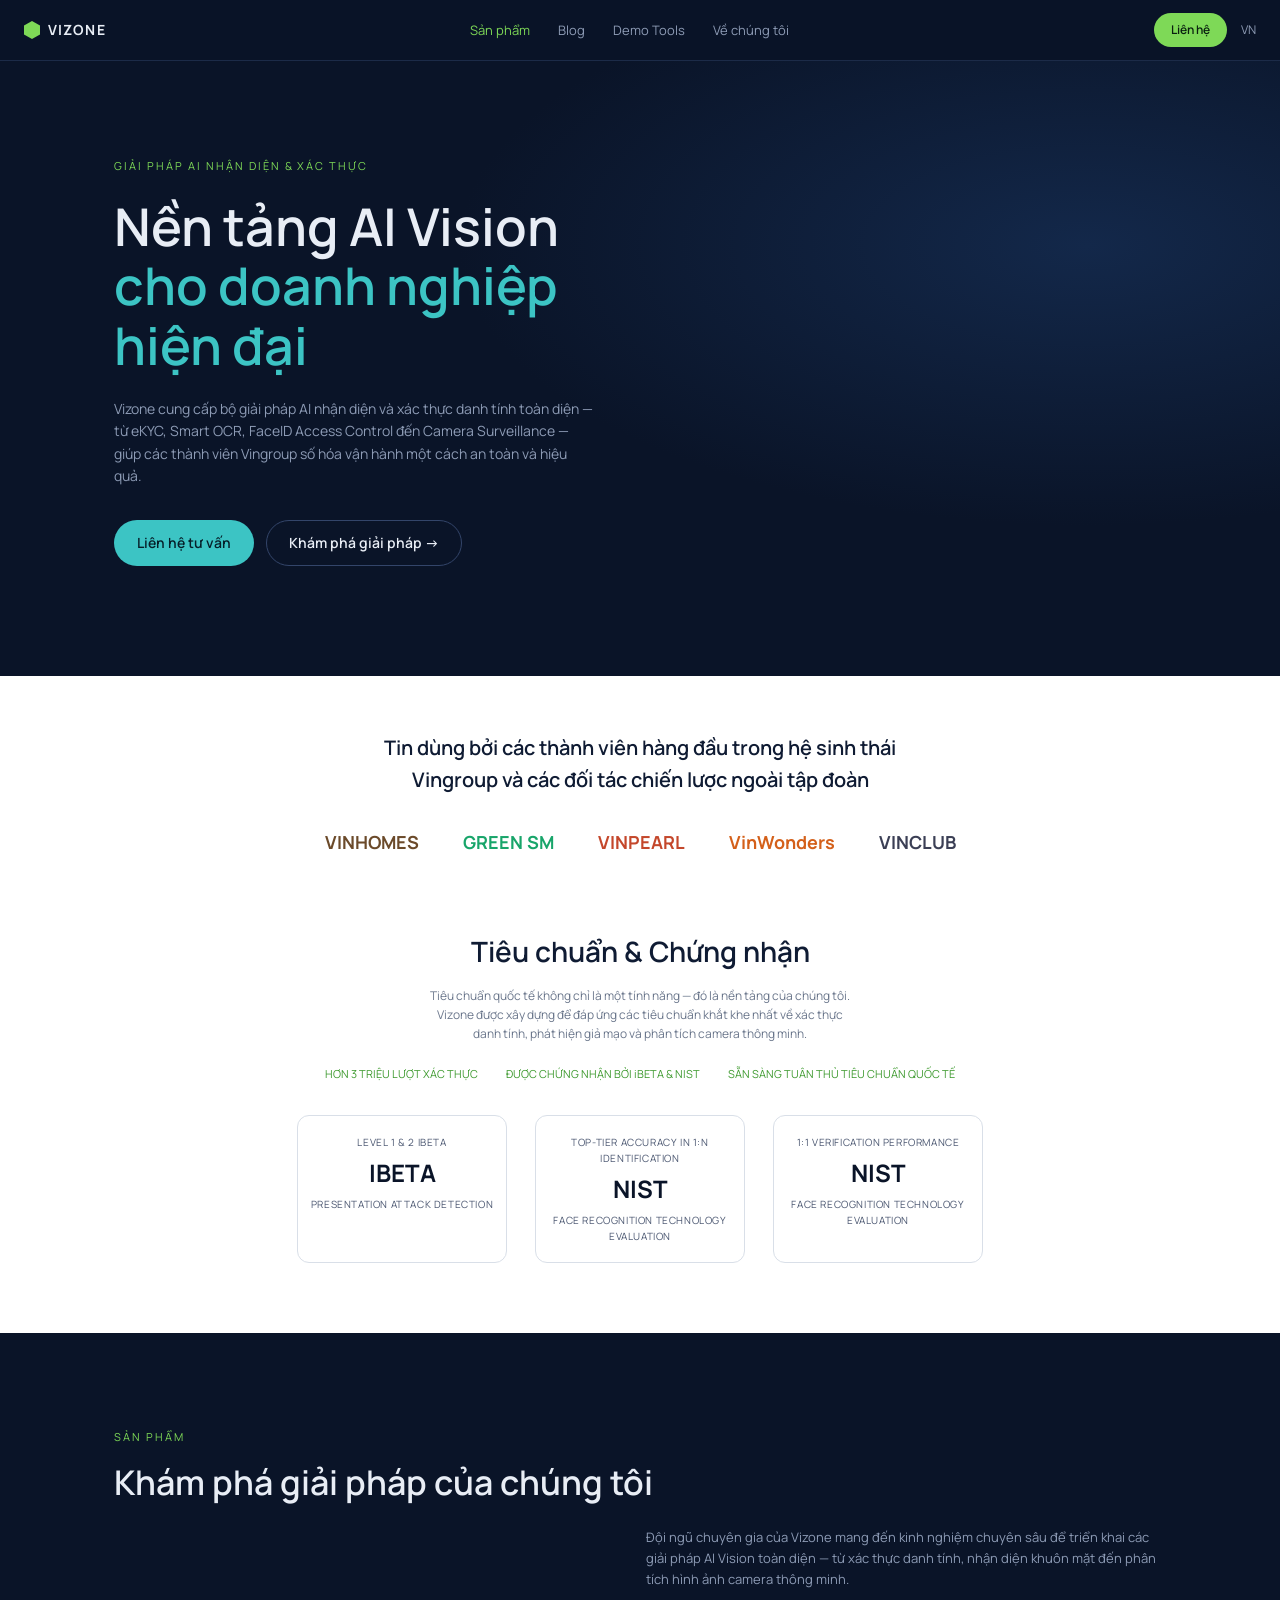
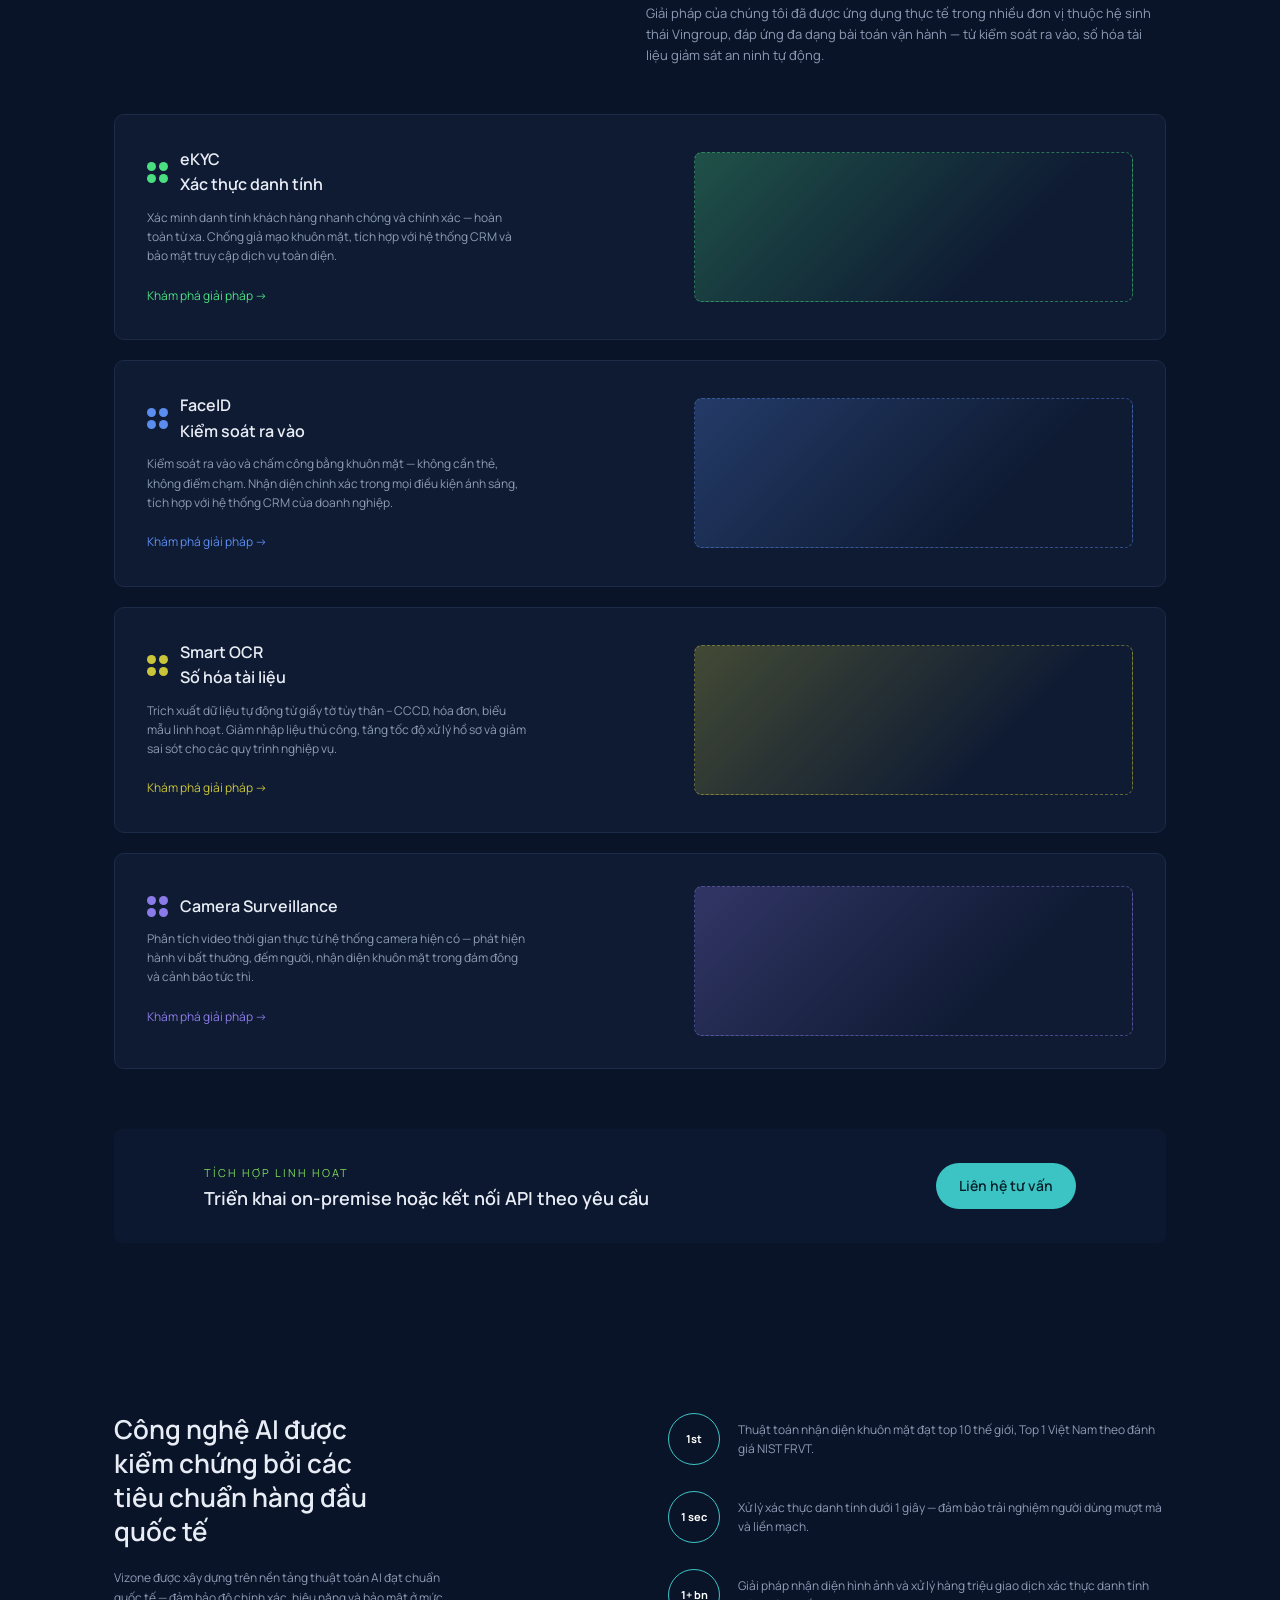
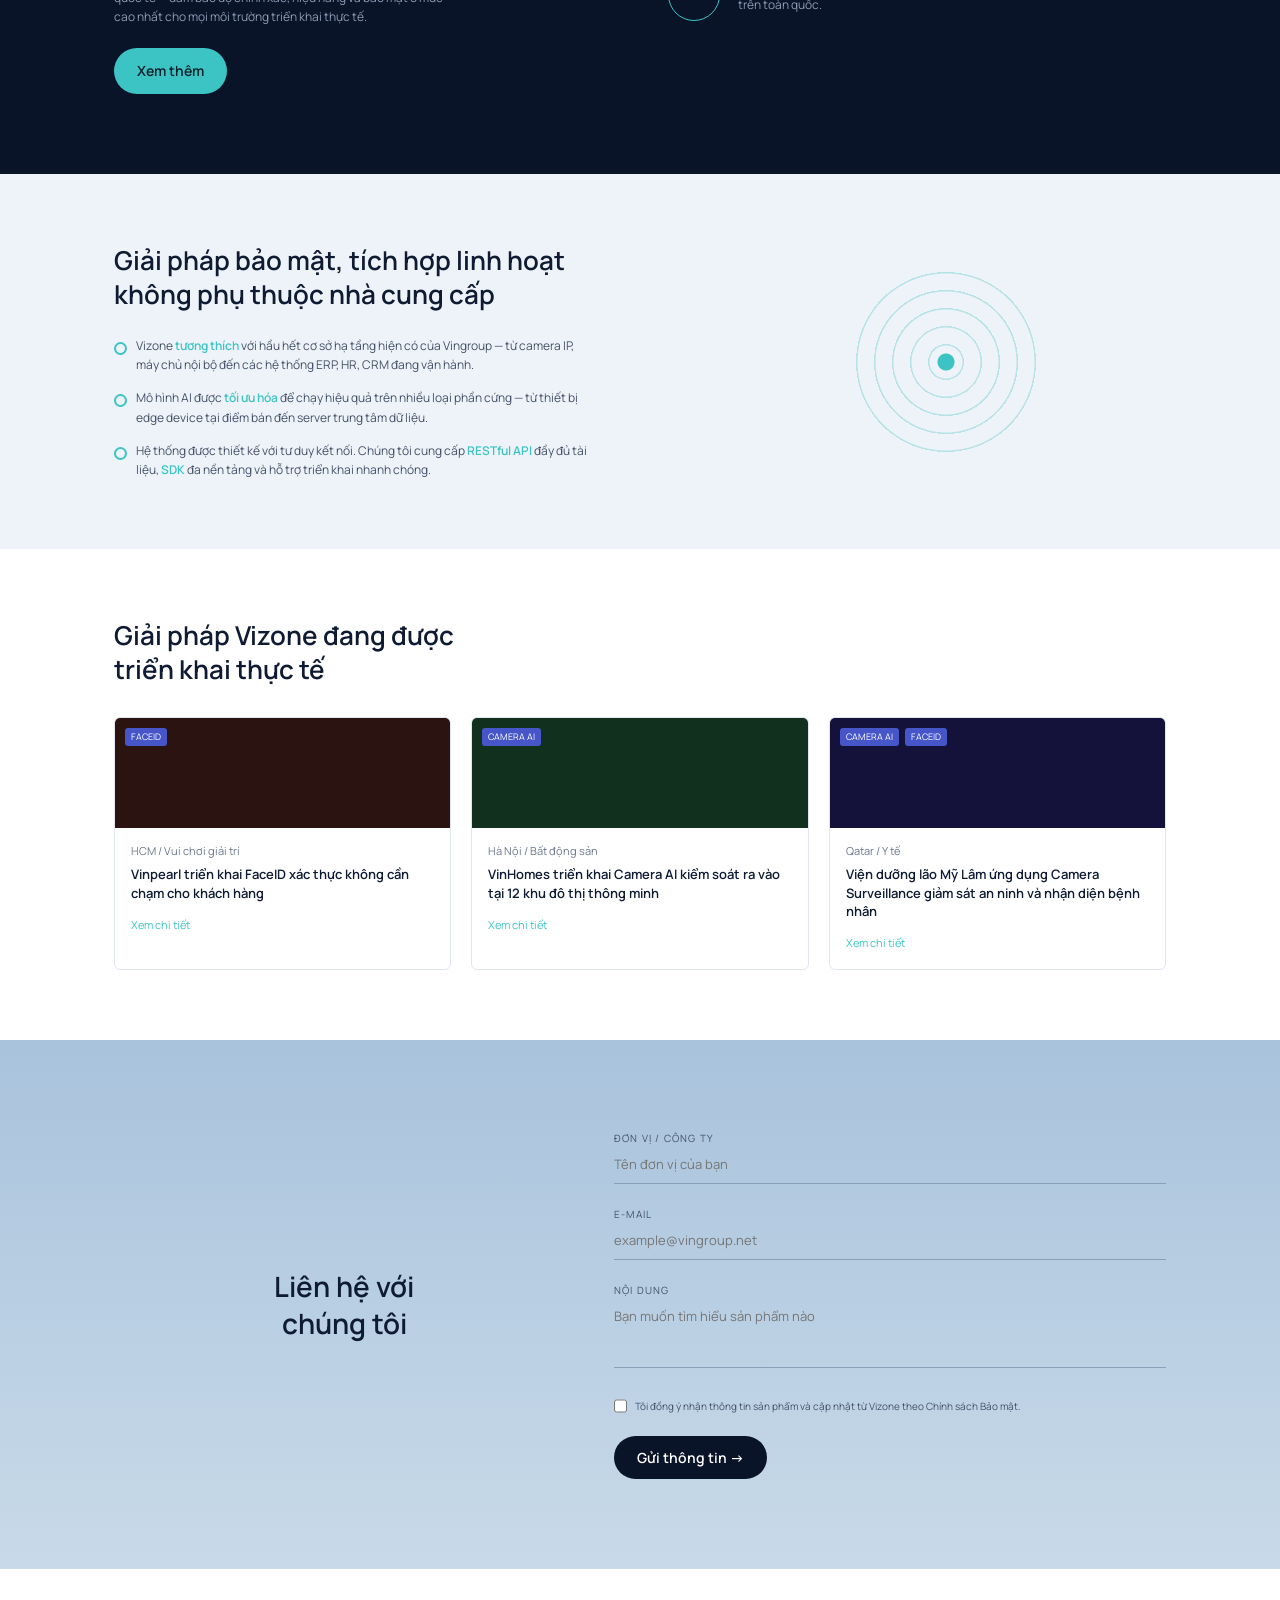
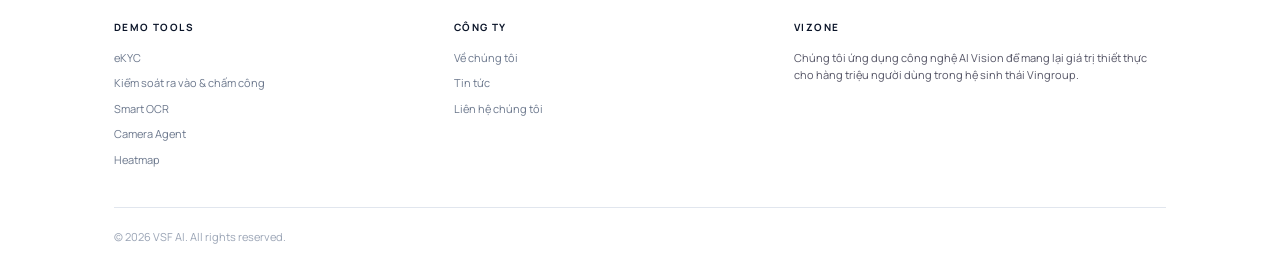
==== index.html @ b8d90ab4 "Add files via upload" ====
<!DOCTYPE html>
<html lang="vi">
<head>
<meta charset="UTF-8">
<meta name="viewport" content="width=device-width, initial-scale=1">
<title>Vizone – Nền tảng AI Vision cho doanh nghiệp hiện đại</title>
<link rel="preconnect" href="https://fonts.googleapis.com">
<link href="https://fonts.googleapis.com/css2?family=Manrope:wght@400;500;600;700&display=swap" rel="stylesheet">
<style>
:root{--navy:#0a1428;--navy2:#0f1b33;--line:#1c2b48;--teal:#3cc4c4;--green:#7ed957;--text:#e8edf5;--muted:#8d9bb5;--light:#eef3f9;--ink:#0f1b33}
*{box-sizing:border-box;margin:0;padding:0}
html{scroll-behavior:smooth}
body{font-family:'Manrope',system-ui,sans-serif;background:var(--navy);color:var(--text);line-height:1.6}
a{color:inherit;text-decoration:none}
.wrap{max-width:1100px;margin:0 auto;padding:0 24px}
.btn{display:inline-flex;align-items:center;gap:8px;padding:11px 22px;border-radius:999px;font-weight:600;font-size:14px;border:1px solid transparent;cursor:pointer;font-family:inherit}
.btn-teal{background:var(--teal);color:#06202a}
.btn-ghost{border-color:#33456a;color:var(--text);background:transparent}
.btn-dark{background:#0a1428;color:#fff}
/* nav */
header{position:sticky;top:0;z-index:10;background:rgba(10,20,40,.92);backdrop-filter:blur(8px);border-bottom:1px solid var(--line)}
header .wrap{display:flex;align-items:center;justify-content:space-between;height:60px;max-width:1280px}
.logo{display:flex;align-items:center;gap:8px;font-weight:700;letter-spacing:.08em;font-size:14px}
.logo i{width:16px;height:18px;background:var(--green);clip-path:polygon(50% 0,100% 25%,100% 75%,50% 100%,0 75%,0 25%)}
nav{display:flex;gap:28px;font-size:13px;color:var(--muted)}
nav a:first-child{color:var(--green)}
nav a:hover{color:#fff}
.nav-r{display:flex;gap:14px;align-items:center;font-size:12px;color:var(--muted)}
.nav-r .btn{padding:6px 16px;background:var(--green);color:#0a2010;font-size:12px}
/* hero */
.hero{padding:96px 0 110px;background:radial-gradient(900px 400px at 85% 30%,#13284a 0,transparent 70%)}
.hero small{display:block;color:var(--green);font-size:11px;letter-spacing:.18em;text-transform:uppercase;margin-bottom:22px}
.hero h1{font-size:clamp(34px,5vw,52px);line-height:1.15;font-weight:600;max-width:520px}
.hero h1 span{color:var(--teal)}
.hero p{max-width:480px;color:var(--muted);font-size:14px;margin:22px 0 32px}
.hero .btns{display:flex;gap:12px;flex-wrap:wrap}
/* trust */
.light{background:#fff;color:var(--ink);text-align:center}
.trust{padding:56px 0 24px}
.trust h2{font-size:20px;font-weight:600;max-width:560px;margin:0 auto 32px}
.logos{display:flex;gap:44px;justify-content:center;flex-wrap:wrap;font-weight:700;font-size:18px;color:#6b4a2a}
.logos span:nth-child(2){color:#18a56a}.logos span:nth-child(3){color:#c4472b}.logos span:nth-child(4){color:#d4601a}.logos span:nth-child(5){color:#3b3f55}
.std{padding:48px 0 70px}
.std h2{font-size:28px;font-weight:600;margin-bottom:12px}
.std p.sub{font-size:12px;color:#6b778c;max-width:420px;margin:0 auto 22px}
.ticks{font-size:11px;color:#3e9a2f;display:flex;gap:28px;justify-content:center;flex-wrap:wrap;margin-bottom:32px}
.badges{display:flex;gap:28px;justify-content:center;flex-wrap:wrap}
.badge{width:210px;border:1px solid #d9dfe8;border-radius:12px;padding:18px 12px;font-size:10px;letter-spacing:.06em;color:#4a5670;text-transform:uppercase}
.badge b{display:block;font-size:24px;color:#0a1428;letter-spacing:0;margin:4px 0}
/* solutions */
.sol{padding:90px 0}
.eyebrow{color:var(--green);font-size:11px;letter-spacing:.18em;text-transform:uppercase}
.sol h2{font-size:34px;font-weight:600;margin:6px 0 18px}
.sol .intro{margin-left:auto;max-width:520px;color:var(--muted);font-size:13px;display:grid;gap:14px;margin-bottom:48px}
.card{display:grid;grid-template-columns:1.2fr 1fr;gap:20px;align-items:center;background:var(--navy2);border:1px solid var(--line);border-radius:10px;padding:32px;margin-bottom:20px;min-height:200px}
.card h3{font-size:16px;font-weight:600;margin-bottom:10px;display:flex;align-items:center;gap:12px}
.dots{display:grid;grid-template-columns:repeat(2,9px);gap:3px}
.dots i{width:9px;height:9px;border-radius:50%;background:var(--c)}
.card p{font-size:12px;color:var(--muted);max-width:380px;margin-bottom:16px}
.card a{font-size:12px;color:var(--c)}
.art{height:150px;border-radius:8px;background:linear-gradient(135deg,color-mix(in srgb,var(--c) 28%,transparent),transparent 70%);border:1px dashed color-mix(in srgb,var(--c) 45%,transparent)}
.flex{background:#0c1830;border-radius:8px;display:flex;justify-content:space-between;align-items:center;gap:16px;flex-wrap:wrap;padding:30px max(24px,calc(50vw - 550px));margin-top:60px}
.flex b{font-size:18px;font-weight:600;display:block}
/* tech */
.tech{padding:80px 0;background:var(--navy)}
.tech .wrap{display:grid;grid-template-columns:1fr 1fr;gap:56px}
.tech h2{font-size:26px;font-weight:600;max-width:260px;line-height:1.3}
.tech p{font-size:12px;color:var(--muted);max-width:330px;margin:20px 0 22px}
.stat{display:flex;gap:18px;align-items:center;margin-bottom:26px;font-size:12px;color:var(--muted)}
.stat b{flex:none;width:52px;height:52px;border-radius:50%;border:1px solid var(--teal);display:grid;place-items:center;font-size:11px;color:#fff}
/* integration */
.int{background:var(--light);color:var(--ink);padding:70px 0}
.int .wrap{display:grid;grid-template-columns:1.3fr 1fr;gap:40px;align-items:center}
.int h2{font-size:26px;font-weight:600;margin-bottom:24px;line-height:1.3}
.int ul{list-style:none;display:grid;gap:14px;font-size:12px;color:#445169;max-width:480px}
.int li{padding-left:22px;position:relative}
.int li:before{content:"";position:absolute;left:0;top:6px;width:9px;height:9px;border-radius:50%;border:2px solid var(--teal)}
.int li b{color:var(--teal);font-weight:600}
.rings{width:200px;height:200px;margin:auto;border-radius:50%;background:radial-gradient(circle,var(--teal) 0 8px,transparent 9px),repeating-radial-gradient(circle,transparent 0 16px,#b6e3e6 17px 18px)}
/* deployed */
.dep{background:#fff;color:var(--ink);padding:70px 0}
.dep h2{font-size:26px;font-weight:600;margin-bottom:30px;line-height:1.3}
.cases{display:grid;grid-template-columns:repeat(3,1fr);gap:20px}
.case{border:1px solid #e1e6ee;border-radius:6px;overflow:hidden;font-size:11px;color:#6b778c}
.case .img{height:110px;padding:10px;display:flex;gap:6px;align-items:flex-start}
.case .img span{background:#4655c8;color:#fff;font-size:9px;padding:2px 6px;border-radius:3px}
.case .body{padding:14px 16px 18px}
.case h4{font-size:13px;font-weight:600;color:var(--ink);margin:6px 0 14px;line-height:1.4}
.case a{color:var(--teal)}
/* contact */
.contact{background:linear-gradient(180deg,#a9c3dc,#c8dae9);color:var(--ink);padding:90px 0}
.contact .wrap{display:grid;grid-template-columns:1fr 1.2fr;gap:40px;align-items:center}
.contact h2{font-size:28px;font-weight:600;line-height:1.3;text-align:center}
form{display:grid;gap:22px}
label{font-size:10px;letter-spacing:.12em;text-transform:uppercase;color:#445169;display:block}
input,textarea{width:100%;background:none;border:0;border-bottom:1px solid #8aa0b8;padding:8px 0;font:inherit;font-size:13px;color:var(--ink);outline:none}
input:focus,textarea:focus{border-color:var(--teal)}
textarea{resize:none;height:70px}
.chk{display:flex;gap:8px;font-size:10px;color:#445169}
/* footer */
footer{background:#fff;color:var(--ink);padding:50px 0 24px;font-size:11px;color:#556}
footer .wrap{display:grid;grid-template-columns:1fr 1fr 1.2fr;gap:30px}
footer h5{font-size:10px;letter-spacing:.14em;text-transform:uppercase;color:#0a1428;margin-bottom:14px}
footer a{display:block;margin-bottom:8px;color:#6b778c}
footer .copy{grid-column:1/-1;border-top:1px solid #e1e6ee;padding-top:20px;color:#9aa4b5}
@media(max-width:800px){nav{display:none}.card,.tech .wrap,.int .wrap,.contact .wrap,footer .wrap{grid-template-columns:1fr}.cases{grid-template-columns:1fr}.sol .intro{margin-left:0}}
</style>
</head>
<body>
<header><div class="wrap">
  <a class="logo" href="#"><i></i>VIZONE</a>
  <nav><a href="#giai-phap">Sản phẩm</a><a href="#">Blog</a><a href="#">Demo Tools</a><a href="#">Về chúng tôi</a></nav>
  <div class="nav-r"><a class="btn" href="#lien-he">Liên hệ</a><span>VN</span></div>
</div></header>

<section class="hero"><div class="wrap">
  <small>Giải pháp AI nhận diện &amp; xác thực</small>
  <h1>Nền tảng AI Vision <span>cho doanh nghiệp hiện đại</span></h1>
  <p>Vizone cung cấp bộ giải pháp AI nhận diện và xác thực danh tính toàn diện — từ eKYC, Smart OCR, FaceID Access Control đến Camera Surveillance — giúp các thành viên Vingroup số hóa vận hành một cách an toàn và hiệu quả.</p>
  <div class="btns"><a class="btn btn-teal" href="#lien-he">Liên hệ tư vấn</a><a class="btn btn-ghost" href="#giai-phap">Khám phá giải pháp →</a></div>
</div></section>

<section class="light trust"><div class="wrap">
  <h2>Tin dùng bởi các thành viên hàng đầu trong hệ sinh thái Vingroup và các đối tác chiến lược ngoài tập đoàn</h2>
  <div class="logos"><span>VINHOMES</span><span>GREEN SM</span><span>VINPEARL</span><span>VinWonders</span><span>VINCLUB</span></div>
</div></section>

<section class="light std"><div class="wrap">
  <h2>Tiêu chuẩn &amp; Chứng nhận</h2>
  <p class="sub">Tiêu chuẩn quốc tế không chỉ là một tính năng — đó là nền tảng của chúng tôi. Vizone được xây dựng để đáp ứng các tiêu chuẩn khắt khe nhất về xác thực danh tính, phát hiện giả mạo và phân tích camera thông minh.</p>
  <div class="ticks"><span>HƠN 3 TRIỆU LƯỢT XÁC THỰC</span><span>ĐƯỢC CHỨNG NHẬN BỞI iBETA &amp; NIST</span><span>SẴN SÀNG TUÂN THỦ TIÊU CHUẨN QUỐC TẾ</span></div>
  <div class="badges">
    <div class="badge">Level 1 &amp; 2 iBeta<b>iBeta</b>Presentation Attack Detection</div>
    <div class="badge">Top-tier accuracy in 1:N identification<b>NIST</b>Face Recognition Technology Evaluation</div>
    <div class="badge">1:1 verification performance<b>NIST</b>Face Recognition Technology Evaluation</div>
  </div>
</div></section>

<section class="sol" id="giai-phap"><div class="wrap">
  <span class="eyebrow">Sản phẩm</span>
  <h2>Khám phá giải pháp của chúng tôi</h2>
  <div class="intro">
    <p>Đội ngũ chuyên gia của Vizone mang đến kinh nghiệm chuyên sâu để triển khai các giải pháp AI Vision toàn diện — từ xác thực danh tính, nhận diện khuôn mặt đến phân tích hình ảnh camera thông minh.</p>
    <p>Giải pháp của chúng tôi đã được ứng dụng thực tế trong nhiều đơn vị thuộc hệ sinh thái Vingroup, đáp ứng đa dạng bài toán vận hành — từ kiểm soát ra vào, số hóa tài liệu giảm sát an ninh tự động.</p>
  </div>
  <div class="card" style="--c:#4ade80"><div><h3><span class="dots"><i></i><i></i><i></i><i></i></span>eKYC<br>Xác thực danh tính</h3><p>Xác minh danh tính khách hàng nhanh chóng và chính xác — hoàn toàn từ xa. Chống giả mạo khuôn mặt, tích hợp với hệ thống CRM và bảo mật truy cập dịch vụ toàn diện.</p><a href="#">Khám phá giải pháp →</a></div><div class="art"></div></div>
  <div class="card" style="--c:#5b8def"><div><h3><span class="dots"><i></i><i></i><i></i><i></i></span>FaceID<br>Kiểm soát ra vào</h3><p>Kiểm soát ra vào và chấm công bằng khuôn mặt — không cần thẻ, không điểm chạm. Nhận diện chính xác trong mọi điều kiện ánh sáng, tích hợp với hệ thống CRM của doanh nghiệp.</p><a href="#">Khám phá giải pháp →</a></div><div class="art"></div></div>
  <div class="card" style="--c:#c9c43a"><div><h3><span class="dots"><i></i><i></i><i></i><i></i></span>Smart OCR<br>Số hóa tài liệu</h3><p>Trích xuất dữ liệu tự động từ giấy tờ tùy thân – CCCD, hóa đơn, biểu mẫu linh hoạt. Giảm nhập liệu thủ công, tăng tốc độ xử lý hồ sơ và giảm sai sót cho các quy trình nghiệp vụ.</p><a href="#">Khám phá giải pháp →</a></div><div class="art"></div></div>
  <div class="card" style="--c:#8b7be8"><div><h3><span class="dots"><i></i><i></i><i></i><i></i></span>Camera Surveillance</h3><p>Phân tích video thời gian thực từ hệ thống camera hiện có — phát hiện hành vi bất thường, đếm người, nhận diện khuôn mặt trong đám đông và cảnh báo tức thì.</p><a href="#">Khám phá giải pháp →</a></div><div class="art"></div></div>
  <div class="flex"><div><span class="eyebrow" style="color:var(--green)">Tích hợp linh hoạt</span><b>Triển khai on-premise hoặc kết nối API theo yêu cầu</b></div><a class="btn btn-teal" href="#lien-he">Liên hệ tư vấn</a></div>
</div></section>

<section class="tech"><div class="wrap">
  <div><h2>Công nghệ AI được kiểm chứng bởi các tiêu chuẩn hàng đầu quốc tế</h2><p>Vizone được xây dựng trên nền tảng thuật toán AI đạt chuẩn quốc tế — đảm bảo độ chính xác, hiệu năng và bảo mật ở mức cao nhất cho mọi môi trường triển khai thực tế.</p><a class="btn btn-teal" href="#">Xem thêm</a></div>
  <div>
    <div class="stat"><b>1st</b><span>Thuật toán nhận diện khuôn mặt đạt top 10 thế giới, Top 1 Việt Nam theo đánh giá NIST FRVT.</span></div>
    <div class="stat"><b>1 sec</b><span>Xử lý xác thực danh tính dưới 1 giây — đảm bảo trải nghiệm người dùng mượt mà và liền mạch.</span></div>
    <div class="stat"><b>1+ bn</b><span>Giải pháp nhận diện hình ảnh và xử lý hàng triệu giao dịch xác thực danh tính trên toàn quốc.</span></div>
  </div>
</div></section>

<section class="int"><div class="wrap">
  <div><h2>Giải pháp bảo mật, tích hợp linh hoạt<br>không phụ thuộc nhà cung cấp</h2>
  <ul>
    <li>Vizone <b>tương thích</b> với hầu hết cơ sở hạ tầng hiện có của Vingroup — từ camera IP, máy chủ nội bộ đến các hệ thống ERP, HR, CRM đang vận hành.</li>
    <li>Mô hình AI được <b>tối ưu hóa</b> để chạy hiệu quả trên nhiều loại phần cứng — từ thiết bị edge device tại điểm bán đến server trung tâm dữ liệu.</li>
    <li>Hệ thống được thiết kế với tư duy kết nối. Chúng tôi cung cấp <b>RESTful API</b> đầy đủ tài liệu, <b>SDK</b> đa nền tảng và hỗ trợ triển khai nhanh chóng.</li>
  </ul></div>
  <div class="rings" aria-hidden="true"></div>
</div></section>

<section class="dep"><div class="wrap">
  <h2>Giải pháp Vizone đang được<br>triển khai thực tế</h2>
  <div class="cases">
    <article class="case"><div class="img" style="background:#2a1311"><span>FACEID</span></div><div class="body">HCM / Vui chơi giải trí<h4>Vinpearl triển khai FaceID xác thực không cần chạm cho khách hàng</h4><a href="#">Xem chi tiết</a></div></article>
    <article class="case"><div class="img" style="background:#12301e"><span>CAMERA AI</span></div><div class="body">Hà Nội / Bất động sản<h4>VinHomes triển khai Camera AI kiểm soát ra vào tại 12 khu đô thị thông minh</h4><a href="#">Xem chi tiết</a></div></article>
    <article class="case"><div class="img" style="background:#14123a"><span>CAMERA AI</span><span>FACEID</span></div><div class="body">Qatar / Y tế<h4>Viện dưỡng lão Mỹ Lâm ứng dụng Camera Surveillance giảm sát an ninh và nhận diện bệnh nhân</h4><a href="#">Xem chi tiết</a></div></article>
  </div>
</div></section>

<section class="contact" id="lien-he"><div class="wrap">
  <h2>Liên hệ với<br>chúng tôi</h2>
  <form onsubmit="event.preventDefault();alert('Cảm ơn bạn! Chúng tôi sẽ liên hệ sớm.');this.reset()">
    <div><label for="dv">Đơn vị / Công ty</label><input id="dv" placeholder="Tên đơn vị của bạn" required></div>
    <div><label for="em">E-mail</label><input id="em" type="email" placeholder="example@vingroup.net" required></div>
    <div><label for="nd">Nội dung</label><textarea id="nd" placeholder="Bạn muốn tìm hiểu sản phẩm nào"></textarea></div>
    <label class="chk" style="text-transform:none;letter-spacing:0"><input type="checkbox" style="width:auto" required>Tôi đồng ý nhận thông tin sản phẩm và cập nhật từ Vizone theo Chính sách Bảo mật.</label>
    <div><button class="btn btn-dark" type="submit">Gửi thông tin →</button></div>
  </form>
</div></section>

<footer><div class="wrap">
  <div><h5>Demo Tools</h5><a href="#">eKYC</a><a href="#">Kiểm soát ra vào &amp; chấm công</a><a href="#">Smart OCR</a><a href="#">Camera Agent</a><a href="#">Heatmap</a></div>
  <div><h5>Công ty</h5><a href="#">Về chúng tôi</a><a href="#">Tin tức</a><a href="#">Liên hệ chúng tôi</a></div>
  <div><h5>Vizone</h5>Chúng tôi ứng dụng công nghệ AI Vision để mang lại giá trị thiết thực cho hàng triệu người dùng trong hệ sinh thái Vingroup.</div>
  <div class="copy">© 2026 VSF AI. All rights reserved.</div>
</div></footer>
</body>
</html>
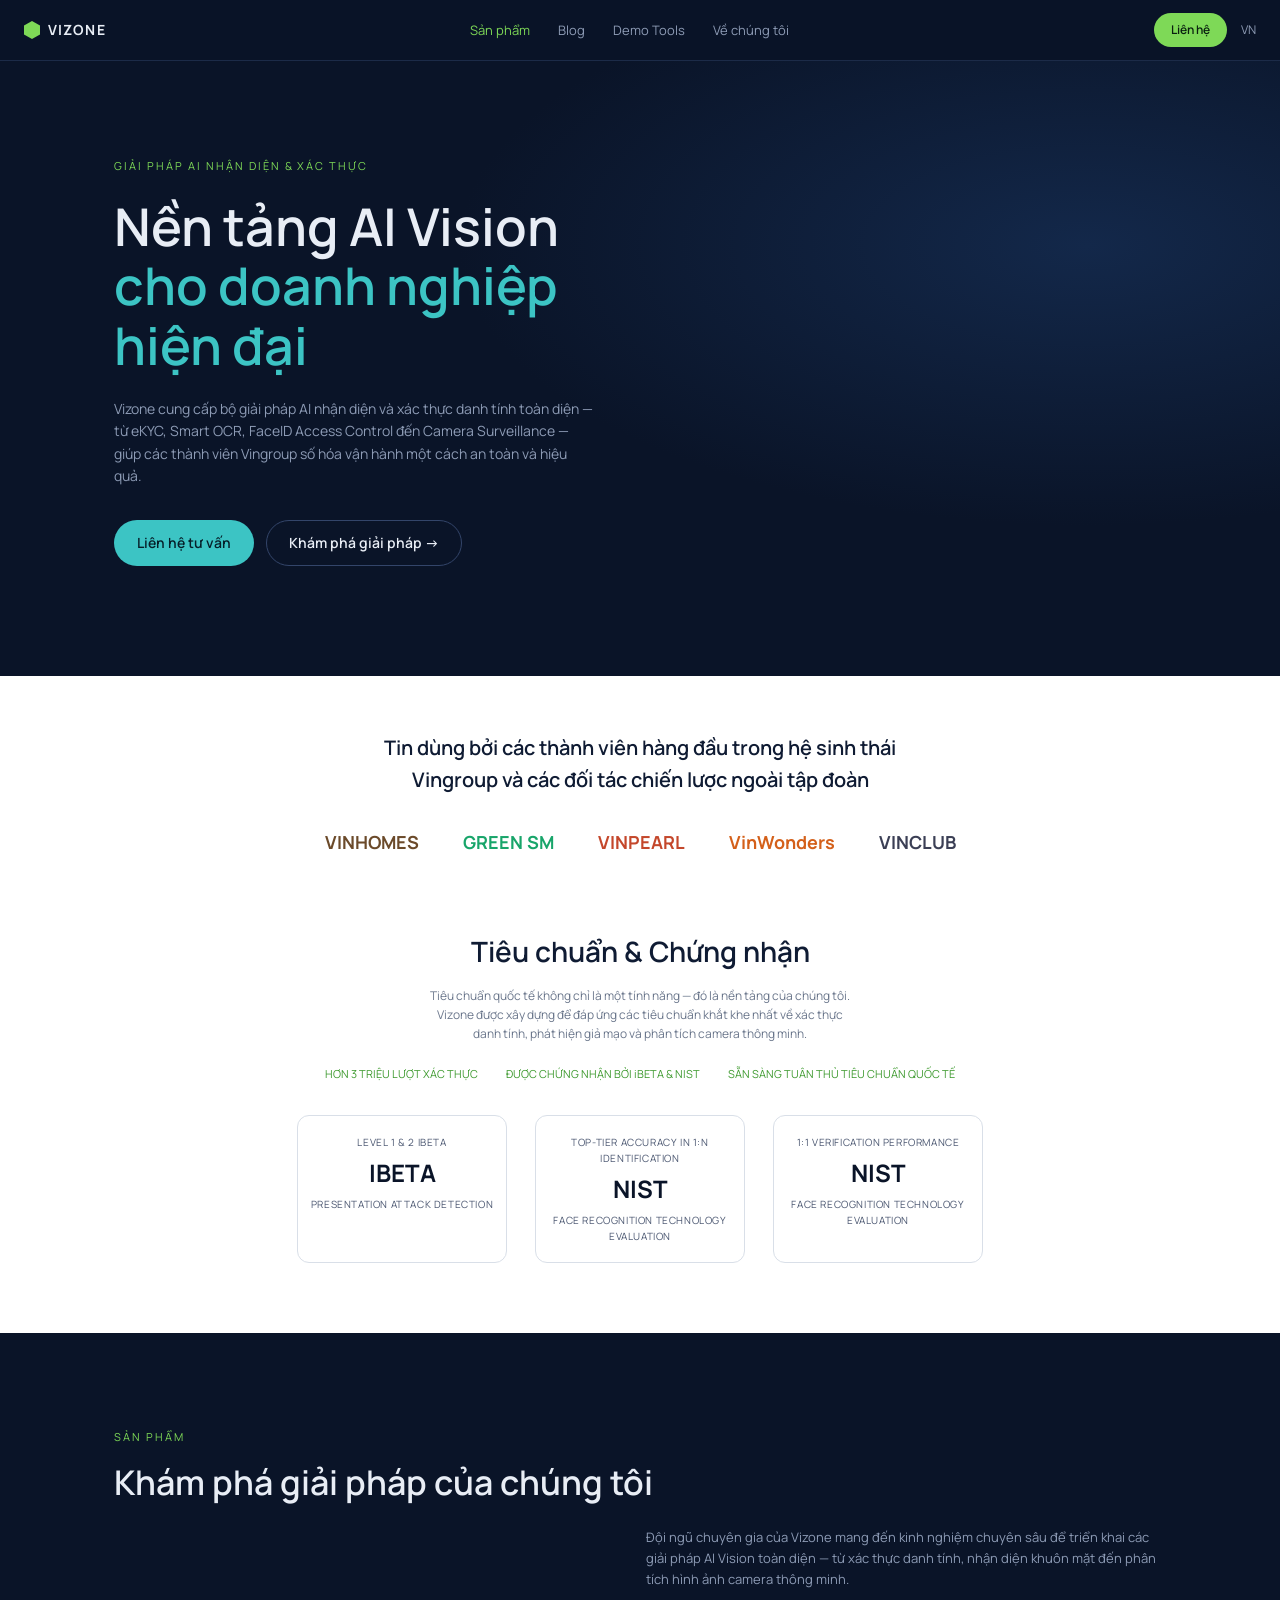
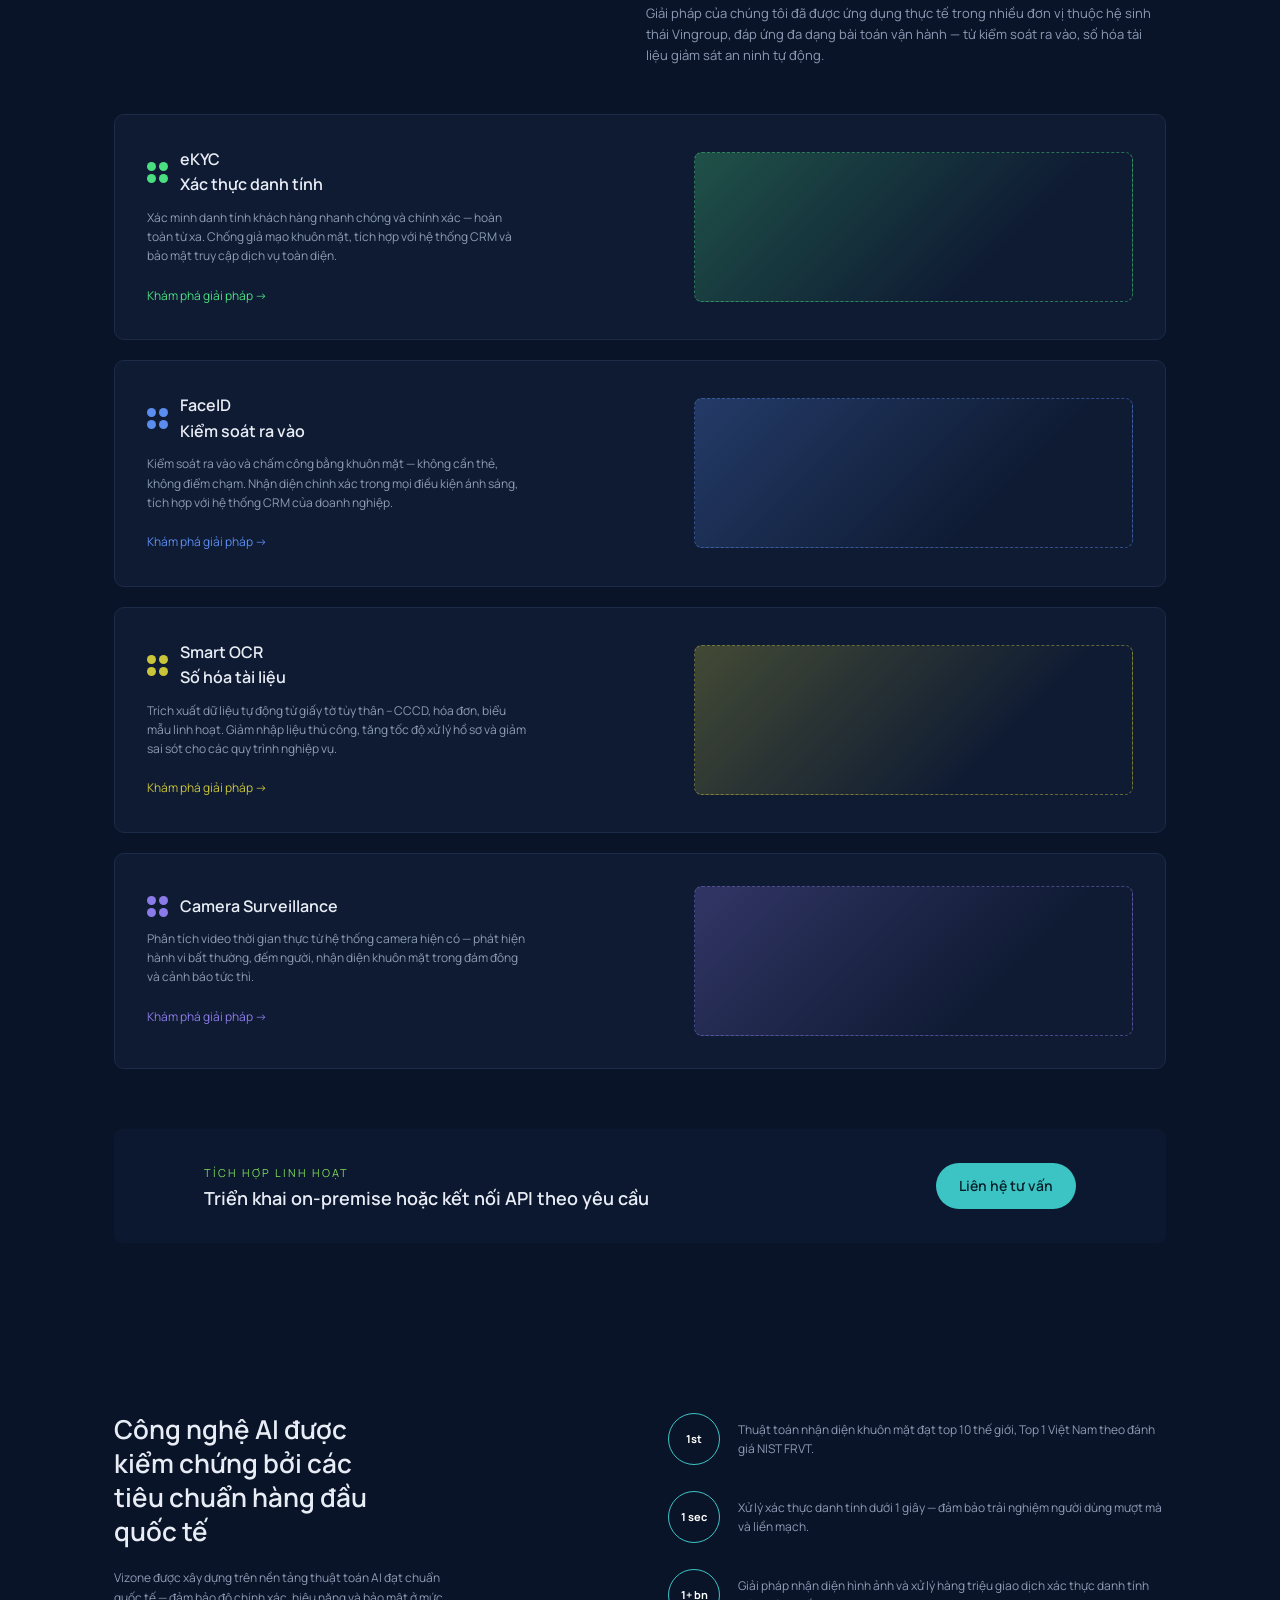
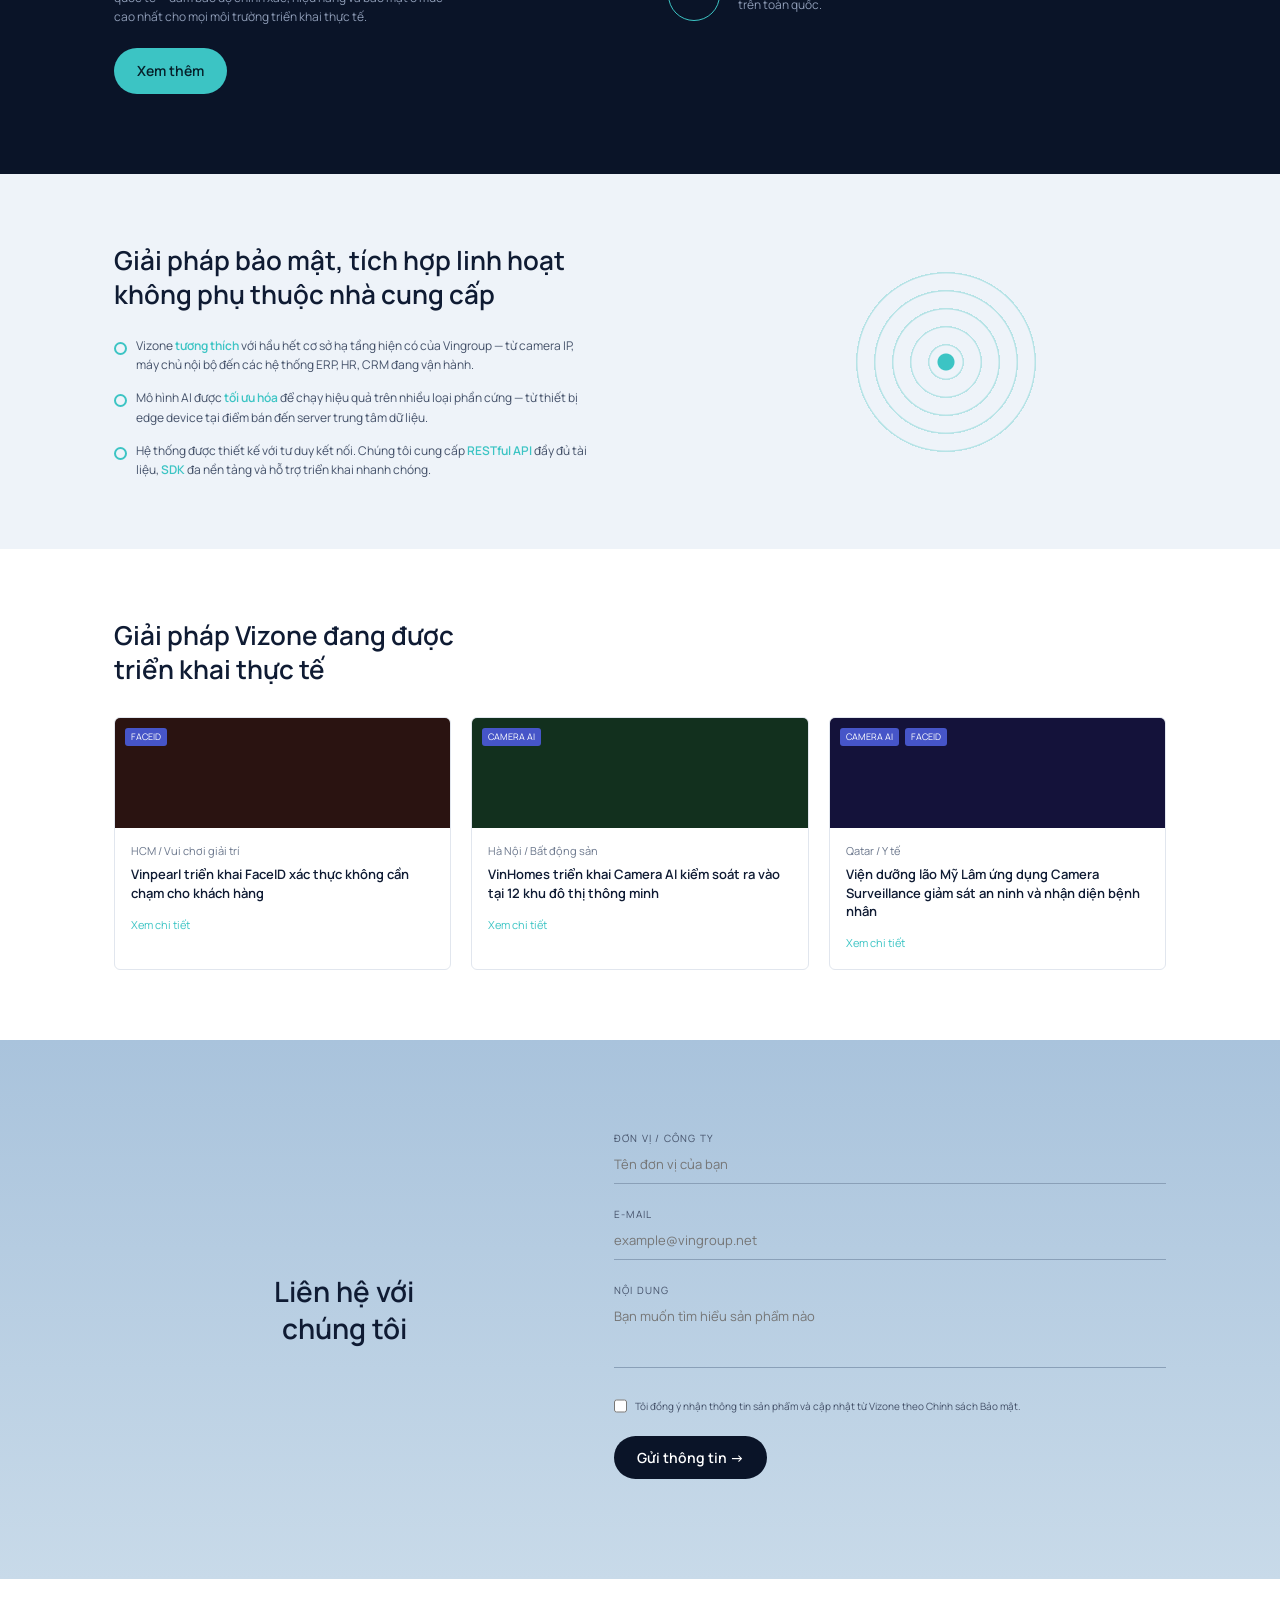
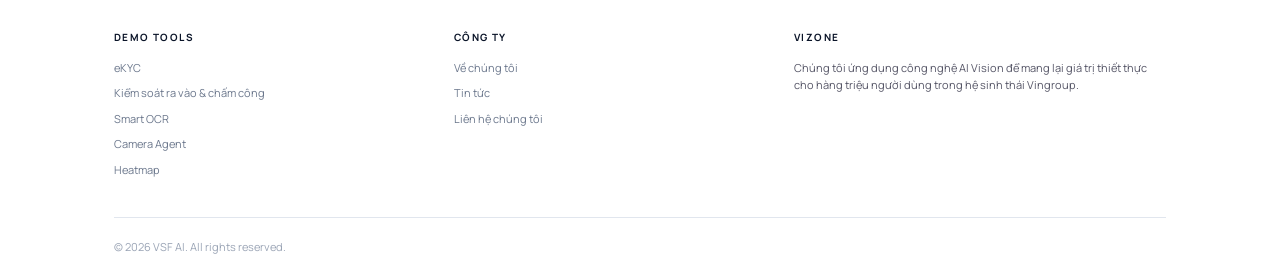
==== commit d97d713d: "Add files via upload" ====
--- a/index.html
+++ b/index.html
@@ -180,12 +180,12 @@
 
 <section class="contact" id="lien-he"><div class="wrap">
   <h2>Liên hệ với<br>chúng tôi</h2>
-  <form onsubmit="event.preventDefault();alert('Cảm ơn bạn! Chúng tôi sẽ liên hệ sớm.');this.reset()">
+  <form id="contact-form">
     <div><label for="dv">Đơn vị / Công ty</label><input id="dv" placeholder="Tên đơn vị của bạn" required></div>
     <div><label for="em">E-mail</label><input id="em" type="email" placeholder="example@vingroup.net" required></div>
     <div><label for="nd">Nội dung</label><textarea id="nd" placeholder="Bạn muốn tìm hiểu sản phẩm nào"></textarea></div>
     <label class="chk" style="text-transform:none;letter-spacing:0"><input type="checkbox" style="width:auto" required>Tôi đồng ý nhận thông tin sản phẩm và cập nhật từ Vizone theo Chính sách Bảo mật.</label>
-    <div><button class="btn btn-dark" type="submit">Gửi thông tin →</button></div>
+    <div><button class="btn btn-dark" type="submit" id="send-btn">Gửi thông tin →</button><p id="form-msg" style="font-size:12px;margin-top:10px" role="status"></p></div>
   </form>
 </div></section>
 
@@ -195,5 +195,21 @@
   <div><h5>Vizone</h5>Chúng tôi ứng dụng công nghệ AI Vision để mang lại giá trị thiết thực cho hàng triệu người dùng trong hệ sinh thái Vingroup.</div>
   <div class="copy">© 2026 VSF AI. All rights reserved.</div>
 </div></footer>
+<script>
+const SCRIPT_URL='https://script.google.com/macros/s/AKfycbzDbRgSAesWBWJ9FCwn3FUeoon6QCyvnamqoIDUF0JrWuUBdylR4vzf4NToQstDJzZ6/exec';
+document.getElementById('contact-form').addEventListener('submit',async e=>{
+  e.preventDefault();
+  const btn=document.getElementById('send-btn'),msg=document.getElementById('form-msg');
+  btn.disabled=true;msg.textContent='Đang gửi...';
+  try{
+    await fetch(SCRIPT_URL,{method:'POST',mode:'no-cors',body:JSON.stringify({
+      donvi:document.getElementById('dv').value,
+      email:document.getElementById('em').value,
+      noidung:document.getElementById('nd').value})});
+    msg.textContent='Cảm ơn bạn! Chúng tôi sẽ liên hệ sớm.';e.target.reset();
+  }catch(err){msg.textContent='Gửi chưa được, vui lòng thử lại.';}
+  btn.disabled=false;
+});
+</script>
 </body>
 </html>
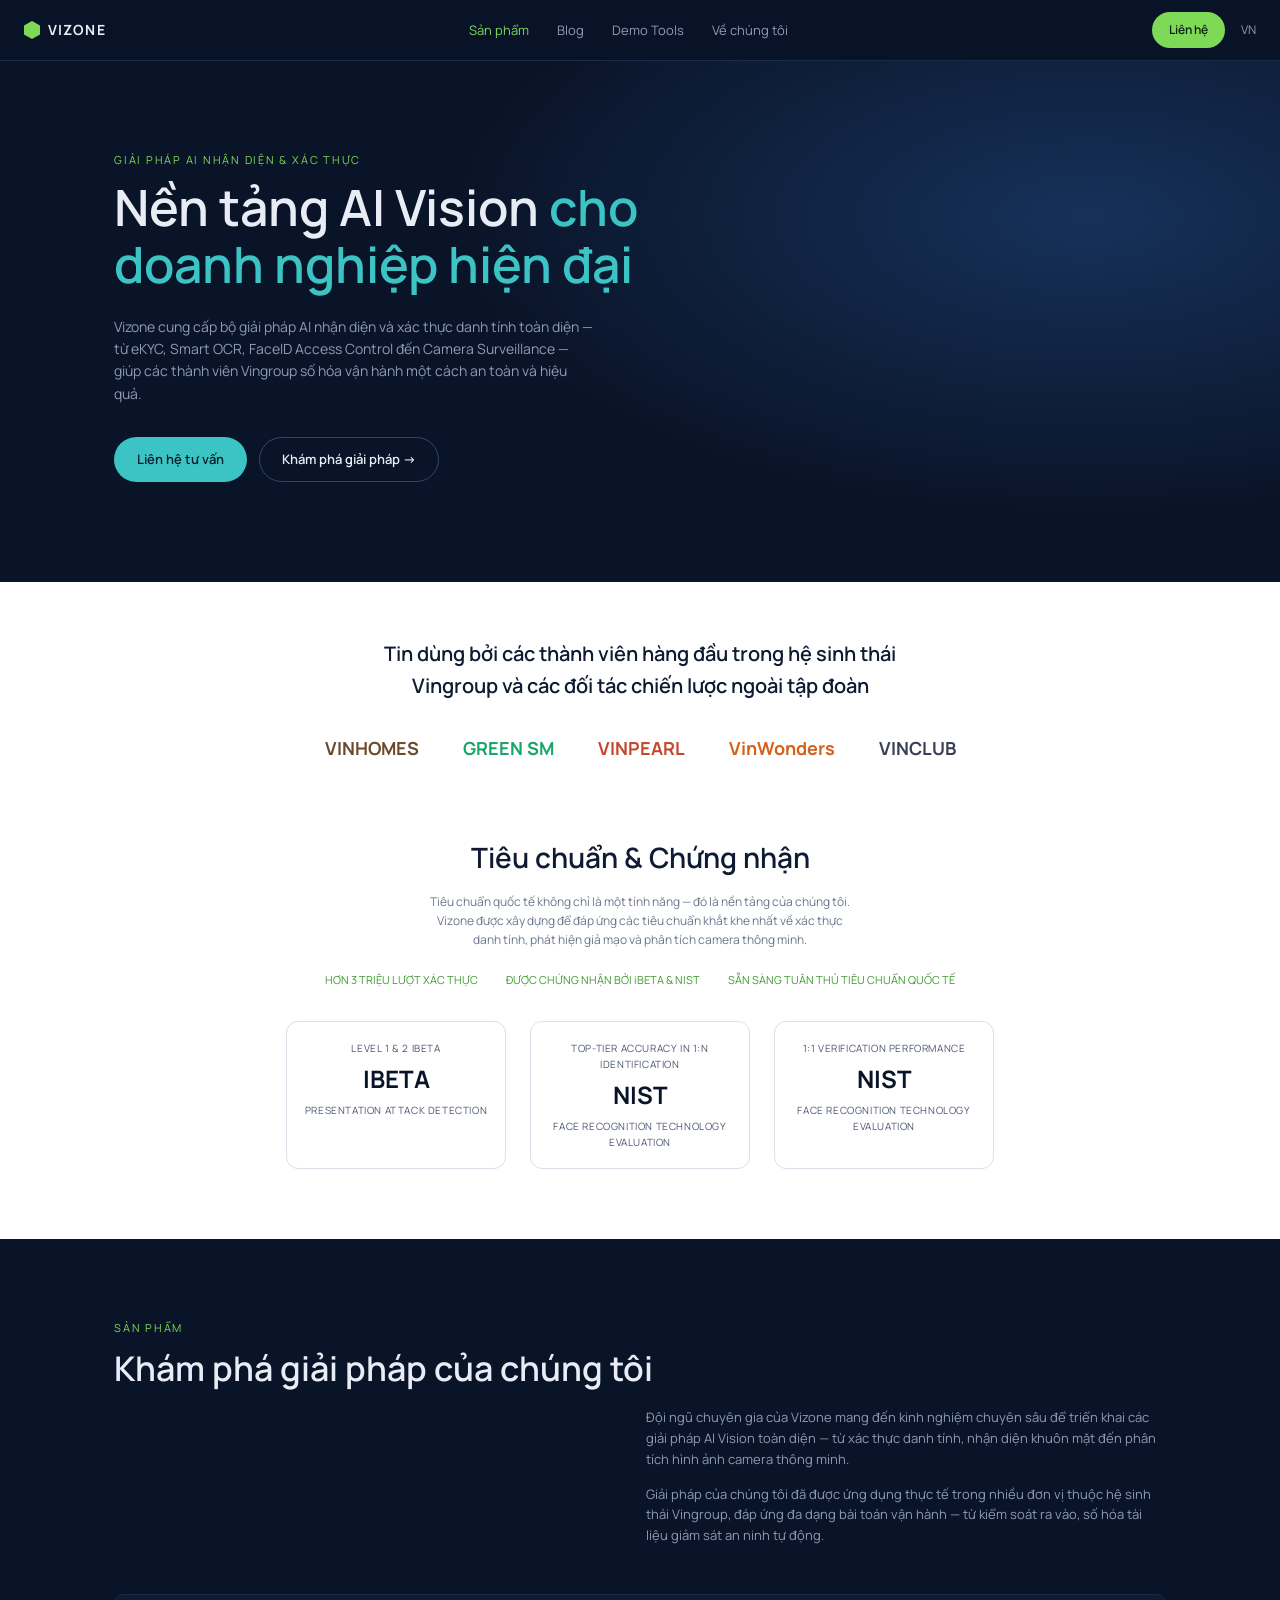
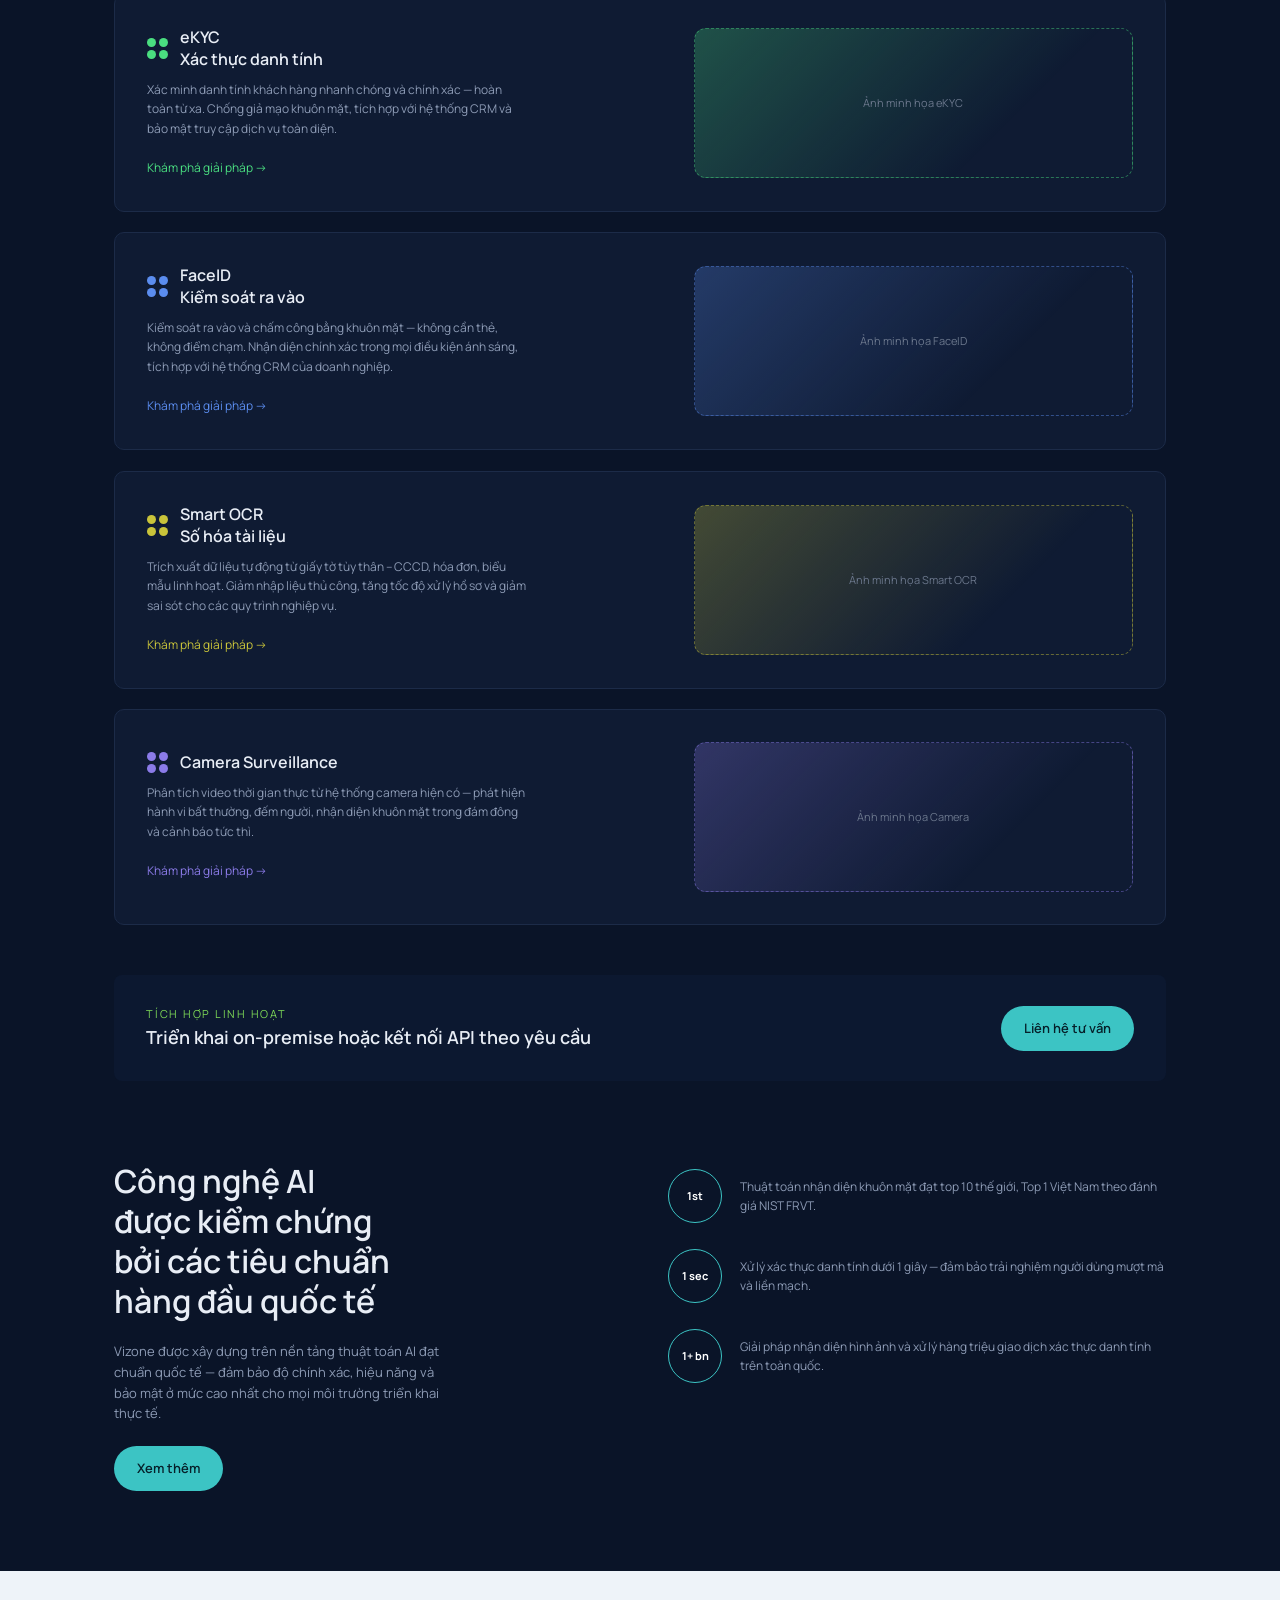
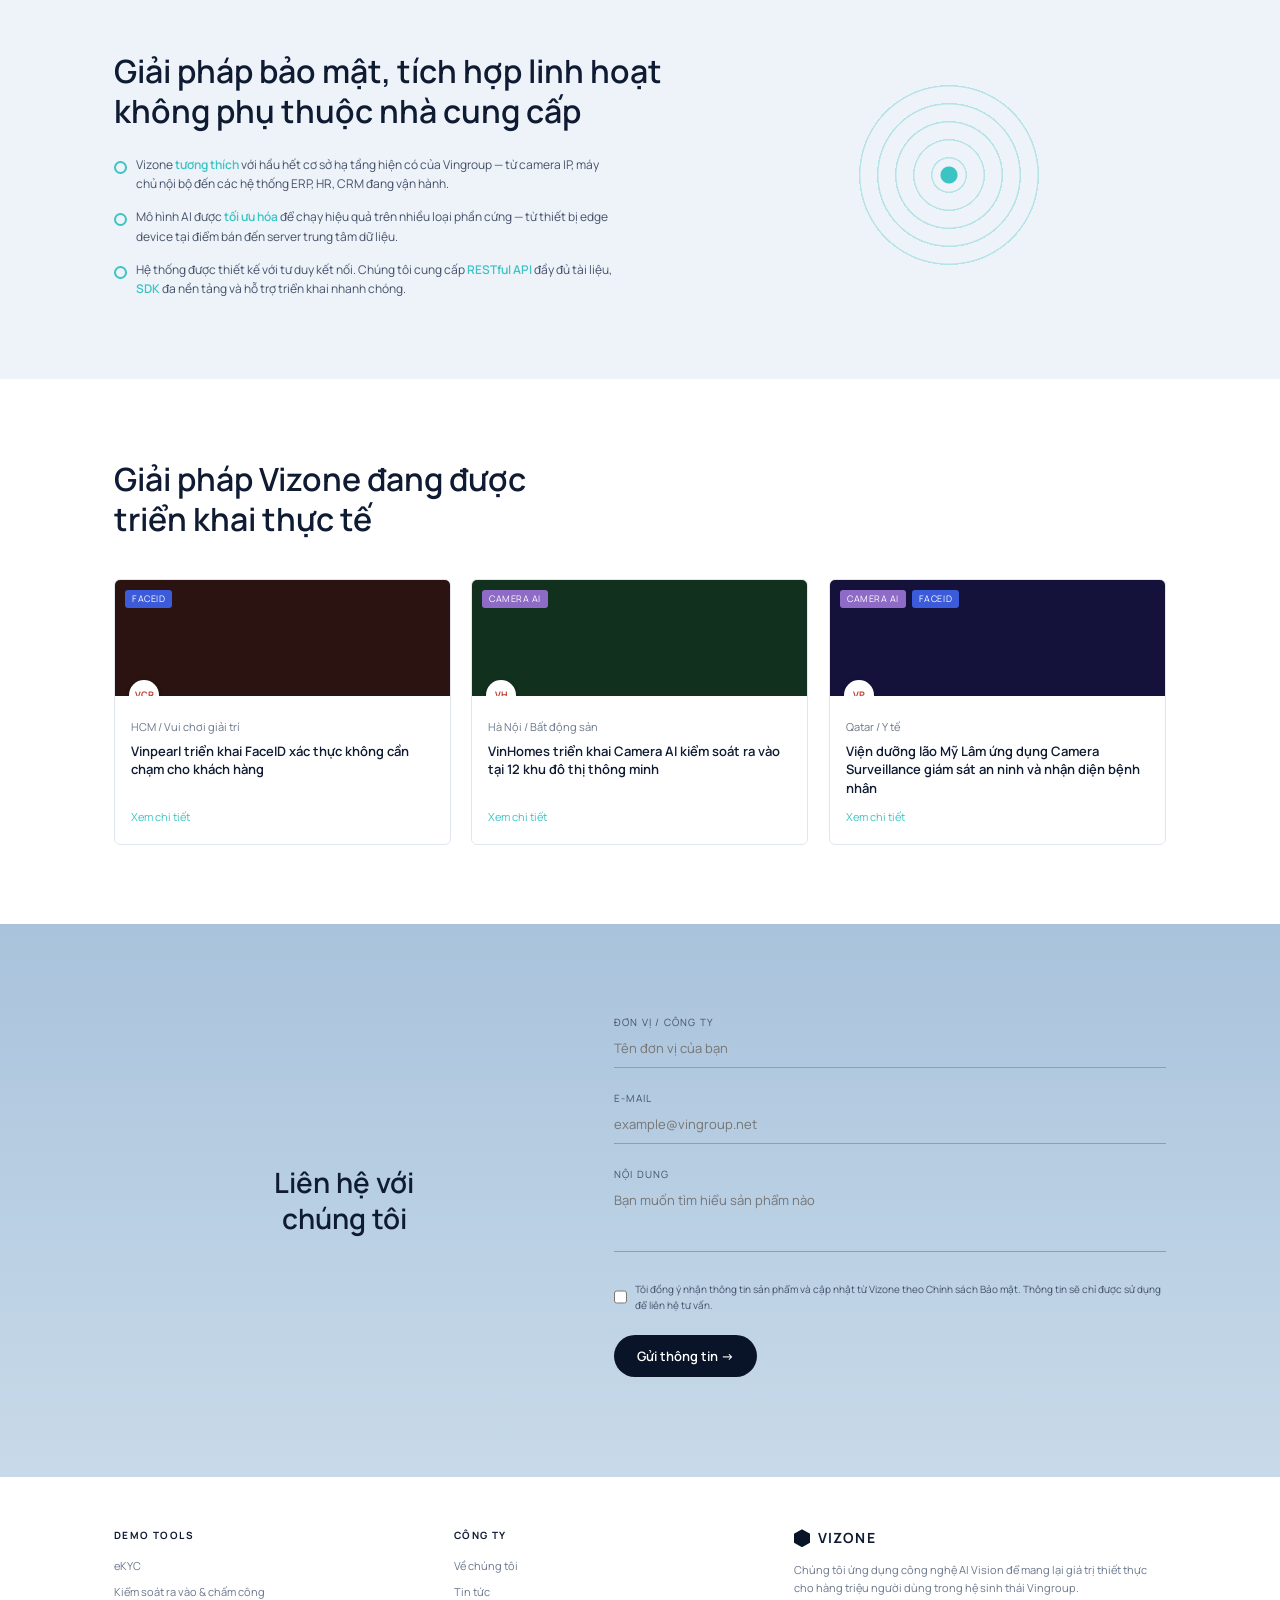
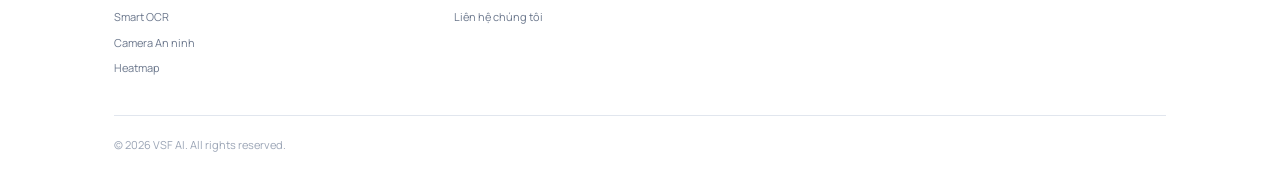
==== commit 8b237621: "Add files via upload" ====
--- a/index.html
+++ b/index.html
@@ -1,133 +1,34 @@
 <!DOCTYPE html>
 <html lang="vi">
 <head>
-<meta charset="UTF-8">
-<meta name="viewport" content="width=device-width, initial-scale=1">
+<meta charset="UTF-8"><meta name="viewport" content="width=device-width, initial-scale=1">
 <title>Vizone – Nền tảng AI Vision cho doanh nghiệp hiện đại</title>
-<link rel="preconnect" href="https://fonts.googleapis.com">
+<meta name="description" content="Vizone cung cấp bộ giải pháp AI nhận diện và xác thực danh tính: eKYC, Smart OCR, FaceID Access Control, Camera Surveillance.">
 <link href="https://fonts.googleapis.com/css2?family=Manrope:wght@400;500;600;700&display=swap" rel="stylesheet">
-<style>
-:root{--navy:#0a1428;--navy2:#0f1b33;--line:#1c2b48;--teal:#3cc4c4;--green:#7ed957;--text:#e8edf5;--muted:#8d9bb5;--light:#eef3f9;--ink:#0f1b33}
-*{box-sizing:border-box;margin:0;padding:0}
-html{scroll-behavior:smooth}
-body{font-family:'Manrope',system-ui,sans-serif;background:var(--navy);color:var(--text);line-height:1.6}
-a{color:inherit;text-decoration:none}
-.wrap{max-width:1100px;margin:0 auto;padding:0 24px}
-.btn{display:inline-flex;align-items:center;gap:8px;padding:11px 22px;border-radius:999px;font-weight:600;font-size:14px;border:1px solid transparent;cursor:pointer;font-family:inherit}
-.btn-teal{background:var(--teal);color:#06202a}
-.btn-ghost{border-color:#33456a;color:var(--text);background:transparent}
-.btn-dark{background:#0a1428;color:#fff}
-/* nav */
-header{position:sticky;top:0;z-index:10;background:rgba(10,20,40,.92);backdrop-filter:blur(8px);border-bottom:1px solid var(--line)}
-header .wrap{display:flex;align-items:center;justify-content:space-between;height:60px;max-width:1280px}
-.logo{display:flex;align-items:center;gap:8px;font-weight:700;letter-spacing:.08em;font-size:14px}
-.logo i{width:16px;height:18px;background:var(--green);clip-path:polygon(50% 0,100% 25%,100% 75%,50% 100%,0 75%,0 25%)}
-nav{display:flex;gap:28px;font-size:13px;color:var(--muted)}
-nav a:first-child{color:var(--green)}
-nav a:hover{color:#fff}
-.nav-r{display:flex;gap:14px;align-items:center;font-size:12px;color:var(--muted)}
-.nav-r .btn{padding:6px 16px;background:var(--green);color:#0a2010;font-size:12px}
-/* hero */
-.hero{padding:96px 0 110px;background:radial-gradient(900px 400px at 85% 30%,#13284a 0,transparent 70%)}
-.hero small{display:block;color:var(--green);font-size:11px;letter-spacing:.18em;text-transform:uppercase;margin-bottom:22px}
-.hero h1{font-size:clamp(34px,5vw,52px);line-height:1.15;font-weight:600;max-width:520px}
-.hero h1 span{color:var(--teal)}
-.hero p{max-width:480px;color:var(--muted);font-size:14px;margin:22px 0 32px}
-.hero .btns{display:flex;gap:12px;flex-wrap:wrap}
-/* trust */
-.light{background:#fff;color:var(--ink);text-align:center}
-.trust{padding:56px 0 24px}
-.trust h2{font-size:20px;font-weight:600;max-width:560px;margin:0 auto 32px}
-.logos{display:flex;gap:44px;justify-content:center;flex-wrap:wrap;font-weight:700;font-size:18px;color:#6b4a2a}
-.logos span:nth-child(2){color:#18a56a}.logos span:nth-child(3){color:#c4472b}.logos span:nth-child(4){color:#d4601a}.logos span:nth-child(5){color:#3b3f55}
-.std{padding:48px 0 70px}
-.std h2{font-size:28px;font-weight:600;margin-bottom:12px}
-.std p.sub{font-size:12px;color:#6b778c;max-width:420px;margin:0 auto 22px}
-.ticks{font-size:11px;color:#3e9a2f;display:flex;gap:28px;justify-content:center;flex-wrap:wrap;margin-bottom:32px}
-.badges{display:flex;gap:28px;justify-content:center;flex-wrap:wrap}
-.badge{width:210px;border:1px solid #d9dfe8;border-radius:12px;padding:18px 12px;font-size:10px;letter-spacing:.06em;color:#4a5670;text-transform:uppercase}
-.badge b{display:block;font-size:24px;color:#0a1428;letter-spacing:0;margin:4px 0}
-/* solutions */
-.sol{padding:90px 0}
-.eyebrow{color:var(--green);font-size:11px;letter-spacing:.18em;text-transform:uppercase}
-.sol h2{font-size:34px;font-weight:600;margin:6px 0 18px}
-.sol .intro{margin-left:auto;max-width:520px;color:var(--muted);font-size:13px;display:grid;gap:14px;margin-bottom:48px}
-.card{display:grid;grid-template-columns:1.2fr 1fr;gap:20px;align-items:center;background:var(--navy2);border:1px solid var(--line);border-radius:10px;padding:32px;margin-bottom:20px;min-height:200px}
-.card h3{font-size:16px;font-weight:600;margin-bottom:10px;display:flex;align-items:center;gap:12px}
-.dots{display:grid;grid-template-columns:repeat(2,9px);gap:3px}
-.dots i{width:9px;height:9px;border-radius:50%;background:var(--c)}
-.card p{font-size:12px;color:var(--muted);max-width:380px;margin-bottom:16px}
-.card a{font-size:12px;color:var(--c)}
-.art{height:150px;border-radius:8px;background:linear-gradient(135deg,color-mix(in srgb,var(--c) 28%,transparent),transparent 70%);border:1px dashed color-mix(in srgb,var(--c) 45%,transparent)}
-.flex{background:#0c1830;border-radius:8px;display:flex;justify-content:space-between;align-items:center;gap:16px;flex-wrap:wrap;padding:30px max(24px,calc(50vw - 550px));margin-top:60px}
-.flex b{font-size:18px;font-weight:600;display:block}
-/* tech */
-.tech{padding:80px 0;background:var(--navy)}
-.tech .wrap{display:grid;grid-template-columns:1fr 1fr;gap:56px}
-.tech h2{font-size:26px;font-weight:600;max-width:260px;line-height:1.3}
-.tech p{font-size:12px;color:var(--muted);max-width:330px;margin:20px 0 22px}
-.stat{display:flex;gap:18px;align-items:center;margin-bottom:26px;font-size:12px;color:var(--muted)}
-.stat b{flex:none;width:52px;height:52px;border-radius:50%;border:1px solid var(--teal);display:grid;place-items:center;font-size:11px;color:#fff}
-/* integration */
-.int{background:var(--light);color:var(--ink);padding:70px 0}
-.int .wrap{display:grid;grid-template-columns:1.3fr 1fr;gap:40px;align-items:center}
-.int h2{font-size:26px;font-weight:600;margin-bottom:24px;line-height:1.3}
-.int ul{list-style:none;display:grid;gap:14px;font-size:12px;color:#445169;max-width:480px}
-.int li{padding-left:22px;position:relative}
-.int li:before{content:"";position:absolute;left:0;top:6px;width:9px;height:9px;border-radius:50%;border:2px solid var(--teal)}
-.int li b{color:var(--teal);font-weight:600}
-.rings{width:200px;height:200px;margin:auto;border-radius:50%;background:radial-gradient(circle,var(--teal) 0 8px,transparent 9px),repeating-radial-gradient(circle,transparent 0 16px,#b6e3e6 17px 18px)}
-/* deployed */
-.dep{background:#fff;color:var(--ink);padding:70px 0}
-.dep h2{font-size:26px;font-weight:600;margin-bottom:30px;line-height:1.3}
-.cases{display:grid;grid-template-columns:repeat(3,1fr);gap:20px}
-.case{border:1px solid #e1e6ee;border-radius:6px;overflow:hidden;font-size:11px;color:#6b778c}
-.case .img{height:110px;padding:10px;display:flex;gap:6px;align-items:flex-start}
-.case .img span{background:#4655c8;color:#fff;font-size:9px;padding:2px 6px;border-radius:3px}
-.case .body{padding:14px 16px 18px}
-.case h4{font-size:13px;font-weight:600;color:var(--ink);margin:6px 0 14px;line-height:1.4}
-.case a{color:var(--teal)}
-/* contact */
-.contact{background:linear-gradient(180deg,#a9c3dc,#c8dae9);color:var(--ink);padding:90px 0}
-.contact .wrap{display:grid;grid-template-columns:1fr 1.2fr;gap:40px;align-items:center}
-.contact h2{font-size:28px;font-weight:600;line-height:1.3;text-align:center}
-form{display:grid;gap:22px}
-label{font-size:10px;letter-spacing:.12em;text-transform:uppercase;color:#445169;display:block}
-input,textarea{width:100%;background:none;border:0;border-bottom:1px solid #8aa0b8;padding:8px 0;font:inherit;font-size:13px;color:var(--ink);outline:none}
-input:focus,textarea:focus{border-color:var(--teal)}
-textarea{resize:none;height:70px}
-.chk{display:flex;gap:8px;font-size:10px;color:#445169}
-/* footer */
-footer{background:#fff;color:var(--ink);padding:50px 0 24px;font-size:11px;color:#556}
-footer .wrap{display:grid;grid-template-columns:1fr 1fr 1.2fr;gap:30px}
-footer h5{font-size:10px;letter-spacing:.14em;text-transform:uppercase;color:#0a1428;margin-bottom:14px}
-footer a{display:block;margin-bottom:8px;color:#6b778c}
-footer .copy{grid-column:1/-1;border-top:1px solid #e1e6ee;padding-top:20px;color:#9aa4b5}
-@media(max-width:800px){nav{display:none}.card,.tech .wrap,.int .wrap,.contact .wrap,footer .wrap{grid-template-columns:1fr}.cases{grid-template-columns:1fr}.sol .intro{margin-left:0}}
-</style>
+<link rel="stylesheet" href="assets/style.css">
+<script>if('IntersectionObserver' in window&&!matchMedia('(prefers-reduced-motion:reduce)').matches)document.documentElement.classList.add('js')</script>
 </head>
-<body>
-<header><div class="wrap">
-  <a class="logo" href="#"><i></i>VIZONE</a>
-  <nav><a href="#giai-phap">Sản phẩm</a><a href="#">Blog</a><a href="#">Demo Tools</a><a href="#">Về chúng tôi</a></nav>
-  <div class="nav-r"><a class="btn" href="#lien-he">Liên hệ</a><span>VN</span></div>
-</div></header>
+<body data-page="home">
+<header></header>
 
 <section class="hero"><div class="wrap">
-  <small>Giải pháp AI nhận diện &amp; xác thực</small>
-  <h1>Nền tảng AI Vision <span>cho doanh nghiệp hiện đại</span></h1>
-  <p>Vizone cung cấp bộ giải pháp AI nhận diện và xác thực danh tính toàn diện — từ eKYC, Smart OCR, FaceID Access Control đến Camera Surveillance — giúp các thành viên Vingroup số hóa vận hành một cách an toàn và hiệu quả.</p>
-  <div class="btns"><a class="btn btn-teal" href="#lien-he">Liên hệ tư vấn</a><a class="btn btn-ghost" href="#giai-phap">Khám phá giải pháp →</a></div>
+  <div>
+    <span class="eyebrow g">Giải pháp AI nhận diện &amp; xác thực</span>
+    <h1>Nền tảng AI Vision <span>cho doanh nghiệp hiện đại</span></h1>
+    <p>Vizone cung cấp bộ giải pháp AI nhận diện và xác thực danh tính toàn diện — từ eKYC, Smart OCR, FaceID Access Control đến Camera Surveillance — giúp các thành viên Vingroup số hóa vận hành một cách an toàn và hiệu quả.</p>
+    <div class="btns"><a class="btn btn-teal" href="#lien-he">Liên hệ tư vấn</a><a class="btn btn-ghost" href="#giai-phap">Khám phá giải pháp →</a></div>
+  </div>
 </div></section>
 
-<section class="light trust"><div class="wrap">
+<section class="white trust"><div class="wrap">
   <h2>Tin dùng bởi các thành viên hàng đầu trong hệ sinh thái Vingroup và các đối tác chiến lược ngoài tập đoàn</h2>
-  <div class="logos"><span>VINHOMES</span><span>GREEN SM</span><span>VINPEARL</span><span>VinWonders</span><span>VINCLUB</span></div>
+  <!-- Thay chữ bằng logo: <img src="images/vinhomes.png" alt="VinHomes" height="40"> -->
+  <div class="logos"><span style="color:#6b4a2a">VINHOMES</span><span style="color:#18a56a">GREEN SM</span><span style="color:#c4472b">VINPEARL</span><span style="color:#d4601a">VinWonders</span><span style="color:#3b3f55">VINCLUB</span></div>
 </div></section>
 
-<section class="light std"><div class="wrap">
+<section class="white std"><div class="wrap">
   <h2>Tiêu chuẩn &amp; Chứng nhận</h2>
-  <p class="sub">Tiêu chuẩn quốc tế không chỉ là một tính năng — đó là nền tảng của chúng tôi. Vizone được xây dựng để đáp ứng các tiêu chuẩn khắt khe nhất về xác thực danh tính, phát hiện giả mạo và phân tích camera thông minh.</p>
+  <p class="s">Tiêu chuẩn quốc tế không chỉ là một tính năng — đó là nền tảng của chúng tôi. Vizone được xây dựng để đáp ứng các tiêu chuẩn khắt khe nhất về xác thực danh tính, phát hiện giả mạo và phân tích camera thông minh.</p>
   <div class="ticks"><span>HƠN 3 TRIỆU LƯỢT XÁC THỰC</span><span>ĐƯỢC CHỨNG NHẬN BỞI iBETA &amp; NIST</span><span>SẴN SÀNG TUÂN THỦ TIÊU CHUẨN QUỐC TẾ</span></div>
   <div class="badges">
     <div class="badge">Level 1 &amp; 2 iBeta<b>iBeta</b>Presentation Attack Detection</div>
@@ -136,32 +37,32 @@
   </div>
 </div></section>
 
-<section class="sol" id="giai-phap"><div class="wrap">
-  <span class="eyebrow">Sản phẩm</span>
-  <h2>Khám phá giải pháp của chúng tôi</h2>
-  <div class="intro">
+<section class="sec dark" id="giai-phap"><div class="wrap">
+  <span class="eyebrow g">Sản phẩm</span>
+  <h2 class="t" style="font-size:34px">Khám phá giải pháp của chúng tôi</h2>
+  <div style="margin:18px 0 48px auto;max-width:520px;color:var(--muted);font-size:13px;display:grid;gap:14px">
     <p>Đội ngũ chuyên gia của Vizone mang đến kinh nghiệm chuyên sâu để triển khai các giải pháp AI Vision toàn diện — từ xác thực danh tính, nhận diện khuôn mặt đến phân tích hình ảnh camera thông minh.</p>
     <p>Giải pháp của chúng tôi đã được ứng dụng thực tế trong nhiều đơn vị thuộc hệ sinh thái Vingroup, đáp ứng đa dạng bài toán vận hành — từ kiểm soát ra vào, số hóa tài liệu giảm sát an ninh tự động.</p>
   </div>
-  <div class="card" style="--c:#4ade80"><div><h3><span class="dots"><i></i><i></i><i></i><i></i></span>eKYC<br>Xác thực danh tính</h3><p>Xác minh danh tính khách hàng nhanh chóng và chính xác — hoàn toàn từ xa. Chống giả mạo khuôn mặt, tích hợp với hệ thống CRM và bảo mật truy cập dịch vụ toàn diện.</p><a href="#">Khám phá giải pháp →</a></div><div class="art"></div></div>
-  <div class="card" style="--c:#5b8def"><div><h3><span class="dots"><i></i><i></i><i></i><i></i></span>FaceID<br>Kiểm soát ra vào</h3><p>Kiểm soát ra vào và chấm công bằng khuôn mặt — không cần thẻ, không điểm chạm. Nhận diện chính xác trong mọi điều kiện ánh sáng, tích hợp với hệ thống CRM của doanh nghiệp.</p><a href="#">Khám phá giải pháp →</a></div><div class="art"></div></div>
-  <div class="card" style="--c:#c9c43a"><div><h3><span class="dots"><i></i><i></i><i></i><i></i></span>Smart OCR<br>Số hóa tài liệu</h3><p>Trích xuất dữ liệu tự động từ giấy tờ tùy thân – CCCD, hóa đơn, biểu mẫu linh hoạt. Giảm nhập liệu thủ công, tăng tốc độ xử lý hồ sơ và giảm sai sót cho các quy trình nghiệp vụ.</p><a href="#">Khám phá giải pháp →</a></div><div class="art"></div></div>
-  <div class="card" style="--c:#8b7be8"><div><h3><span class="dots"><i></i><i></i><i></i><i></i></span>Camera Surveillance</h3><p>Phân tích video thời gian thực từ hệ thống camera hiện có — phát hiện hành vi bất thường, đếm người, nhận diện khuôn mặt trong đám đông và cảnh báo tức thì.</p><a href="#">Khám phá giải pháp →</a></div><div class="art"></div></div>
-  <div class="flex"><div><span class="eyebrow" style="color:var(--green)">Tích hợp linh hoạt</span><b>Triển khai on-premise hoặc kết nối API theo yêu cầu</b></div><a class="btn btn-teal" href="#lien-he">Liên hệ tư vấn</a></div>
+  <div class="pcard" style="--c:#4ade80"><div><h3><span class="dots"><i></i><i></i><i></i><i></i></span>eKYC<br>Xác thực danh tính</h3><p>Xác minh danh tính khách hàng nhanh chóng và chính xác — hoàn toàn từ xa. Chống giả mạo khuôn mặt, tích hợp với hệ thống CRM và bảo mật truy cập dịch vụ toàn diện.</p><a href="ekyc.html">Khám phá giải pháp →</a></div><div class="art" style="--c:#4ade80">Ảnh minh họa eKYC</div></div>
+  <div class="pcard" style="--c:#5b8def"><div><h3><span class="dots"><i></i><i></i><i></i><i></i></span>FaceID<br>Kiểm soát ra vào</h3><p>Kiểm soát ra vào và chấm công bằng khuôn mặt — không cần thẻ, không điểm chạm. Nhận diện chính xác trong mọi điều kiện ánh sáng, tích hợp với hệ thống CRM của doanh nghiệp.</p><a href="faceid.html">Khám phá giải pháp →</a></div><div class="art" style="--c:#5b8def">Ảnh minh họa FaceID</div></div>
+  <div class="pcard" style="--c:#c9c43a"><div><h3><span class="dots"><i></i><i></i><i></i><i></i></span>Smart OCR<br>Số hóa tài liệu</h3><p>Trích xuất dữ liệu tự động từ giấy tờ tùy thân – CCCD, hóa đơn, biểu mẫu linh hoạt. Giảm nhập liệu thủ công, tăng tốc độ xử lý hồ sơ và giảm sai sót cho các quy trình nghiệp vụ.</p><a href="smart-ocr.html">Khám phá giải pháp →</a></div><div class="art" style="--c:#c9c43a">Ảnh minh họa Smart OCR</div></div>
+  <div class="pcard" style="--c:#8b7be8"><div><h3><span class="dots"><i></i><i></i><i></i><i></i></span>Camera Surveillance</h3><p>Phân tích video thời gian thực từ hệ thống camera hiện có — phát hiện hành vi bất thường, đếm người, nhận diện khuôn mặt trong đám đông và cảnh báo tức thì.</p><a href="camera-surveillance.html">Khám phá giải pháp →</a></div><div class="art" style="--c:#8b7be8">Ảnh minh họa Camera</div></div>
+  <div class="flexbar"><div><span class="eyebrow g" style="margin:0">Tích hợp linh hoạt</span><b>Triển khai on-premise hoặc kết nối API theo yêu cầu</b></div><a class="btn btn-teal" href="#lien-he">Liên hệ tư vấn</a></div>
 </div></section>
 
-<section class="tech"><div class="wrap">
-  <div><h2>Công nghệ AI được kiểm chứng bởi các tiêu chuẩn hàng đầu quốc tế</h2><p>Vizone được xây dựng trên nền tảng thuật toán AI đạt chuẩn quốc tế — đảm bảo độ chính xác, hiệu năng và bảo mật ở mức cao nhất cho mọi môi trường triển khai thực tế.</p><a class="btn btn-teal" href="#">Xem thêm</a></div>
-  <div>
+<section class="sec dark" style="padding-top:0"><div class="wrap" style="display:grid;grid-template-columns:1fr 1fr;gap:56px">
+  <div><h2 class="t" style="max-width:280px">Công nghệ AI được kiểm chứng bởi các tiêu chuẩn hàng đầu quốc tế</h2><p class="lead" style="max-width:340px;margin:20px 0 22px">Vizone được xây dựng trên nền tảng thuật toán AI đạt chuẩn quốc tế — đảm bảo độ chính xác, hiệu năng và bảo mật ở mức cao nhất cho mọi môi trường triển khai thực tế.</p><a class="btn btn-teal" href="ekyc.html">Xem thêm</a></div>
+  <div style="padding-top:8px">
     <div class="stat"><b>1st</b><span>Thuật toán nhận diện khuôn mặt đạt top 10 thế giới, Top 1 Việt Nam theo đánh giá NIST FRVT.</span></div>
     <div class="stat"><b>1 sec</b><span>Xử lý xác thực danh tính dưới 1 giây — đảm bảo trải nghiệm người dùng mượt mà và liền mạch.</span></div>
     <div class="stat"><b>1+ bn</b><span>Giải pháp nhận diện hình ảnh và xử lý hàng triệu giao dịch xác thực danh tính trên toàn quốc.</span></div>
   </div>
 </div></section>
 
-<section class="int"><div class="wrap">
-  <div><h2>Giải pháp bảo mật, tích hợp linh hoạt<br>không phụ thuộc nhà cung cấp</h2>
-  <ul>
+<section class="sec pale"><div class="wrap split" style="grid-template-columns:1.3fr 1fr">
+  <div><h2 class="t" style="margin-bottom:24px">Giải pháp bảo mật, tích hợp linh hoạt<br>không phụ thuộc nhà cung cấp</h2>
+  <ul class="ilist">
     <li>Vizone <b>tương thích</b> với hầu hết cơ sở hạ tầng hiện có của Vingroup — từ camera IP, máy chủ nội bộ đến các hệ thống ERP, HR, CRM đang vận hành.</li>
     <li>Mô hình AI được <b>tối ưu hóa</b> để chạy hiệu quả trên nhiều loại phần cứng — từ thiết bị edge device tại điểm bán đến server trung tâm dữ liệu.</li>
     <li>Hệ thống được thiết kế với tư duy kết nối. Chúng tôi cung cấp <b>RESTful API</b> đầy đủ tài liệu, <b>SDK</b> đa nền tảng và hỗ trợ triển khai nhanh chóng.</li>
@@ -169,47 +70,13 @@
   <div class="rings" aria-hidden="true"></div>
 </div></section>
 
-<section class="dep"><div class="wrap">
-  <h2>Giải pháp Vizone đang được<br>triển khai thực tế</h2>
-  <div class="cases">
-    <article class="case"><div class="img" style="background:#2a1311"><span>FACEID</span></div><div class="body">HCM / Vui chơi giải trí<h4>Vinpearl triển khai FaceID xác thực không cần chạm cho khách hàng</h4><a href="#">Xem chi tiết</a></div></article>
-    <article class="case"><div class="img" style="background:#12301e"><span>CAMERA AI</span></div><div class="body">Hà Nội / Bất động sản<h4>VinHomes triển khai Camera AI kiểm soát ra vào tại 12 khu đô thị thông minh</h4><a href="#">Xem chi tiết</a></div></article>
-    <article class="case"><div class="img" style="background:#14123a"><span>CAMERA AI</span><span>FACEID</span></div><div class="body">Qatar / Y tế<h4>Viện dưỡng lão Mỹ Lâm ứng dụng Camera Surveillance giảm sát an ninh và nhận diện bệnh nhân</h4><a href="#">Xem chi tiết</a></div></article>
-  </div>
+<section class="sec white"><div class="wrap">
+  <h2 class="t lh">Giải pháp Vizone đang được<br>triển khai thực tế</h2>
+  <div class="cases" data-cases="home"></div>
 </div></section>
 
-<section class="contact" id="lien-he"><div class="wrap">
-  <h2>Liên hệ với<br>chúng tôi</h2>
-  <form id="contact-form">
-    <div><label for="dv">Đơn vị / Công ty</label><input id="dv" placeholder="Tên đơn vị của bạn" required></div>
-    <div><label for="em">E-mail</label><input id="em" type="email" placeholder="example@vingroup.net" required></div>
-    <div><label for="nd">Nội dung</label><textarea id="nd" placeholder="Bạn muốn tìm hiểu sản phẩm nào"></textarea></div>
-    <label class="chk" style="text-transform:none;letter-spacing:0"><input type="checkbox" style="width:auto" required>Tôi đồng ý nhận thông tin sản phẩm và cập nhật từ Vizone theo Chính sách Bảo mật.</label>
-    <div><button class="btn btn-dark" type="submit" id="send-btn">Gửi thông tin →</button><p id="form-msg" style="font-size:12px;margin-top:10px" role="status"></p></div>
-  </form>
-</div></section>
-
-<footer><div class="wrap">
-  <div><h5>Demo Tools</h5><a href="#">eKYC</a><a href="#">Kiểm soát ra vào &amp; chấm công</a><a href="#">Smart OCR</a><a href="#">Camera Agent</a><a href="#">Heatmap</a></div>
-  <div><h5>Công ty</h5><a href="#">Về chúng tôi</a><a href="#">Tin tức</a><a href="#">Liên hệ chúng tôi</a></div>
-  <div><h5>Vizone</h5>Chúng tôi ứng dụng công nghệ AI Vision để mang lại giá trị thiết thực cho hàng triệu người dùng trong hệ sinh thái Vingroup.</div>
-  <div class="copy">© 2026 VSF AI. All rights reserved.</div>
-</div></footer>
-<script>
-const SCRIPT_URL='https://script.google.com/macros/s/AKfycbzDbRgSAesWBWJ9FCwn3FUeoon6QCyvnamqoIDUF0JrWuUBdylR4vzf4NToQstDJzZ6/exec';
-document.getElementById('contact-form').addEventListener('submit',async e=>{
-  e.preventDefault();
-  const btn=document.getElementById('send-btn'),msg=document.getElementById('form-msg');
-  btn.disabled=true;msg.textContent='Đang gửi...';
-  try{
-    await fetch(SCRIPT_URL,{method:'POST',mode:'no-cors',body:JSON.stringify({
-      donvi:document.getElementById('dv').value,
-      email:document.getElementById('em').value,
-      noidung:document.getElementById('nd').value})});
-    msg.textContent='Cảm ơn bạn! Chúng tôi sẽ liên hệ sớm.';e.target.reset();
-  }catch(err){msg.textContent='Gửi chưa được, vui lòng thử lại.';}
-  btn.disabled=false;
-});
-</script>
+<section class="contact" id="lien-he"></section>
+<footer></footer>
+<script src="assets/main.js"></script>
 </body>
 </html>
--- a/assets/style.css
+++ b/assets/style.css
@@ -0,0 +1,222 @@
+:root{--navy:#0a1428;--navy2:#0f1b33;--line:#1c2b48;--teal:#3cc4c4;--green:#7ed957;--text:#e8edf5;--muted:#8d9bb5;--pale:#eef3f9;--ink:#0f1b33;--body:#445169;--soft:#6b778c;--border:#e1e6ee}
+*{box-sizing:border-box;margin:0;padding:0}
+html{scroll-behavior:smooth}
+body{font-family:'Manrope',system-ui,sans-serif;background:var(--navy);color:var(--text);line-height:1.6;-webkit-font-smoothing:antialiased}
+a{color:inherit;text-decoration:none}
+img{max-width:100%;display:block}
+.wrap{max-width:1100px;margin:0 auto;padding:0 24px}
+.btn{display:inline-flex;align-items:center;gap:8px;padding:11px 22px;border-radius:999px;font-weight:600;font-size:13px;border:1px solid transparent;cursor:pointer;font-family:inherit;transition:.2s}
+.btn-teal{background:var(--teal);color:#06202a}.btn-teal:hover{background:#5fd6d6}
+.btn-ghost{border-color:#33456a;color:var(--text);background:transparent}.btn-ghost:hover{border-color:var(--teal)}
+.btn-dark{background:var(--navy);color:#fff}.btn-green{background:var(--green);color:#0a2010}
+.btn-sm{padding:7px 16px;font-size:12px}
+/* header */
+header{position:sticky;top:0;z-index:20;background:rgba(10,20,40,.94);backdrop-filter:blur(8px);border-bottom:1px solid var(--line)}
+header .in{display:flex;align-items:center;justify-content:space-between;height:60px;max-width:1280px;margin:0 auto;padding:0 24px}
+.logo{display:flex;align-items:center;gap:8px;font-weight:700;letter-spacing:.08em;font-size:14px}
+.logo i{width:16px;height:18px;background:var(--green);clip-path:polygon(50% 0,100% 25%,100% 75%,50% 100%,0 75%,0 25%)}
+nav{display:flex;gap:28px;font-size:13px;color:var(--muted)}
+nav>a,nav .dd>a{display:block;padding:20px 0}
+nav a:hover,nav a.on{color:var(--green)}
+.dd{position:relative}
+.dd-menu{display:none;position:absolute;top:100%;left:-16px;min-width:230px;background:var(--navy2);border:1px solid var(--line);border-radius:10px;padding:8px}
+.dd:hover .dd-menu,.dd:focus-within .dd-menu{display:block}
+.dd-menu a{display:block;padding:9px 12px;border-radius:6px;font-size:12px}
+.dd-menu a:hover{background:var(--line);color:#fff}
+.nav-r{display:flex;gap:16px;align-items:center;font-size:12px;color:var(--muted)}
+/* sections */
+.sec{padding:80px 0}
+.dark{background:var(--navy);color:var(--text)}.navy2{background:#0c1830;color:var(--text)}
+.white{background:#fff;color:var(--ink)}.pale{background:var(--pale);color:var(--ink)}
+.purple{background:#241344;color:#fff}
+.grad{background:linear-gradient(180deg,#a9c3dc,#c8dae9);color:var(--ink)}
+.eyebrow{display:block;color:var(--teal);font-size:11px;letter-spacing:.16em;text-transform:uppercase;margin-bottom:10px}
+.eyebrow.g{color:var(--green)}
+h2.t{font-size:clamp(24px,3vw,32px);font-weight:600;line-height:1.25}
+h3.t{font-size:20px;font-weight:600;line-height:1.3}
+.head{text-align:center;max-width:640px;margin:0 auto 44px}
+.head p,.lead{color:var(--muted);font-size:13px;margin-top:12px}
+.white .head p,.pale .head p,.white .lead,.pale .lead{color:var(--soft)}
+.lh{margin-bottom:40px}
+/* hero */
+.hero{padding:90px 0 100px;background:radial-gradient(900px 420px at 85% 30%,#16315a 0,transparent 70%),var(--navy)}
+.hero .wrap{display:grid;grid-template-columns:1.1fr 1fr;gap:40px;align-items:center}
+.hero h1{font-size:clamp(34px,5vw,50px);line-height:1.15;font-weight:600}
+.hero h1 span{color:var(--teal)}
+.hero p{max-width:480px;color:var(--muted);font-size:14px;margin:22px 0 32px}
+.btns{display:flex;gap:12px;flex-wrap:wrap}
+.mock{border-radius:14px;background:linear-gradient(145deg,#1d3b66,#10213f);border:1px solid #2a4570;padding:20px;min-height:170px;font-size:11px;color:#b9c7de;max-width:380px;margin-left:auto;width:100%}
+.mock b{display:block;color:#fff;font-size:13px;margin-bottom:8px}
+.mock .row{display:flex;justify-content:space-between;background:rgba(255,255,255,.06);border-radius:6px;padding:7px 10px;margin-top:8px}
+.mock .row em{font-style:normal;color:var(--green);font-weight:700}
+.tagok{display:inline-block;background:var(--green);color:#0a2010;border-radius:6px;padding:3px 9px;font-size:10px;font-weight:700;margin-bottom:10px}
+/* tabs */
+.tabs{background:#fff;border-bottom:1px solid var(--border)}
+.tabs .wrap{display:flex;gap:6px}.tabs a{padding:14px 18px;font-size:12px;color:#8a95a8}.tabs a.on{color:var(--ink);border-bottom:2px solid var(--ink)}
+/* grids & cards */
+.g2{display:grid;grid-template-columns:repeat(2,1fr);gap:20px}
+.g3{display:grid;grid-template-columns:repeat(3,1fr);gap:20px}
+.g4{display:grid;grid-template-columns:repeat(4,1fr);gap:16px}
+.card{background:#fff;border:1px solid var(--border);border-radius:10px;padding:26px}
+.dark .card,.navy2 .card{background:var(--navy2);border-color:var(--line)}
+.card h3{font-size:15px;font-weight:600;margin:14px 0 8px;color:var(--ink)}
+.dark .card h3,.navy2 .card h3{color:#fff}
+.card p,.card li{font-size:12px;color:var(--soft)}
+.dark .card p,.dark .card li,.navy2 .card p,.navy2 .card li{color:var(--muted)}
+.card ul{list-style:none;display:grid;gap:8px}
+.card ul li{padding-left:12px;position:relative}.card ul li:before{content:"•";position:absolute;left:0;color:var(--teal)}
+.card a.more{display:inline-block;margin-top:14px;font-size:11px;color:var(--teal)}
+.ico{width:38px;height:38px;border-radius:8px;background:#d9f1f2;color:var(--teal);display:grid;place-items:center;font-size:16px}
+.dark .ico,.navy2 .ico{background:rgba(60,196,196,.12)}
+.num{font-size:30px;font-weight:700;color:#d5dbe6;line-height:1}
+.nbox{width:30px;height:30px;border-radius:6px;background:var(--navy);color:#fff;font-size:11px;display:grid;place-items:center;flex:none}
+.item{display:flex;gap:14px;align-items:flex-start}
+.item h3{margin:0 0 6px}
+.tech{display:flex;gap:12px;align-items:center;background:#fff;border:1px solid var(--border);border-radius:8px;padding:14px 16px;font-size:12px;font-weight:500;color:var(--ink)}
+.tech .ico{width:28px;height:28px;font-size:12px}
+ul.chk{list-style:none;display:grid;gap:11px}
+ul.chk li{padding-left:26px;position:relative;font-size:12px;color:var(--body)}
+.dark ul.chk li,.navy2 ul.chk li,.purple ul.chk li{color:var(--muted)}
+ul.chk li:before{content:"✓";position:absolute;left:0;top:1px;width:16px;height:16px;border-radius:50%;background:var(--teal);color:#fff;font-size:9px;display:grid;place-items:center}
+ul.chk li.no:before{content:"✕";background:#e5484d}ul.chk li.warn:before{content:"!";background:#d9a520}
+ul.chk b{color:var(--ink)}.dark ul.chk b{color:#fff}
+.split{display:grid;grid-template-columns:1fr 1fr;gap:56px;align-items:center}
+.split.rev>:first-child{order:2}
+.split p.lead{max-width:460px;margin-bottom:22px}
+.art{min-height:210px;border-radius:12px;background:linear-gradient(135deg,rgba(60,196,196,.28),rgba(60,196,196,.05));border:1px dashed rgba(60,196,196,.55);display:grid;place-items:center;color:var(--soft);font-size:11px;text-align:center;padding:16px;overflow:hidden}
+.art img{width:100%;height:100%;object-fit:cover}
+.sub{font-size:10px;letter-spacing:.14em;text-transform:uppercase;color:var(--soft);margin:18px 0 10px}
+.cta-bar{display:flex;justify-content:space-between;align-items:center;gap:12px;border:1px solid var(--border);border-radius:8px;padding:14px 18px;margin-top:26px;font-size:12px;color:var(--soft)}
+.sep{border:0;border-top:1px solid var(--border);margin:56px 0}
+.pill{display:inline-block;font-size:10px;letter-spacing:.1em;text-transform:uppercase;color:var(--teal);border:1px solid rgba(60,196,196,.35);border-radius:999px;padding:3px 12px;margin-bottom:14px}
+.pill.beta:after{content:"BETA";margin-left:8px;background:#e5484d;color:#fff;border-radius:3px;padding:0 5px;font-size:9px}
+/* compare */
+.cmp{display:grid;grid-template-columns:1fr 1fr;gap:24px}
+.panel{background:var(--navy2);border:1px solid var(--line);border-radius:12px;padding:28px;position:relative}
+.panel.rec{border-top:2px solid var(--green)}
+.panel h3{font-size:18px;font-weight:600;line-height:1.35;margin-bottom:10px}
+.panel>p{font-size:12px;color:var(--muted)}
+.tag-rec{position:absolute;right:18px;top:-1px;background:var(--green);color:#0a2010;font-size:10px;font-weight:700;padding:3px 10px;border-radius:0 0 6px 6px}
+.flow{display:flex;gap:8px;background:rgba(0,0,0,.25);border:1px solid var(--line);border-radius:8px;padding:14px;margin:18px 0;font-size:10px;text-align:center;color:var(--muted)}
+.flow span{flex:1;border:1px solid var(--line);border-radius:8px;padding:10px 4px}
+.flow span:last-child{border-color:var(--teal);color:var(--teal)}
+.chips{display:flex;gap:8px;flex-wrap:wrap;margin-bottom:14px}
+.chips span{font-size:10px;border:1px solid var(--line);border-radius:6px;padding:3px 9px;color:var(--teal)}
+.note{background:rgba(60,196,196,.08);border:1px solid rgba(60,196,196,.25);border-radius:8px;padding:12px 14px;font-size:11px;color:var(--muted);margin-top:16px}
+.note b{display:block;font-size:10px;letter-spacing:.1em;text-transform:uppercase;color:var(--teal);margin-bottom:4px}
+.banner{border:1px solid var(--line);border-radius:8px;padding:16px;text-align:center;font-size:12px;color:var(--muted);margin-top:28px}.banner a{color:var(--teal)}
+/* devices, stats */
+.dev .sk{font-size:10px;letter-spacing:.12em;color:var(--green);text-transform:uppercase}
+.dev .spec{display:flex;justify-content:space-between;font-size:11px;color:var(--muted);padding:4px 0;border-bottom:1px solid var(--line)}
+.dev .btn{width:100%;justify-content:center;margin-top:16px}
+.big{display:flex;gap:18px;align-items:center;background:#fff;border:1px solid var(--border);border-radius:8px;padding:18px 22px;margin-bottom:14px}
+.big b{font-size:28px;color:var(--teal);min-width:96px}.big span{font-size:12px;color:var(--soft)}.big span strong{display:block;color:var(--ink);font-size:13px}
+.stat{display:flex;gap:18px;align-items:center;margin-bottom:26px;font-size:12px;color:var(--muted)}
+.stat b{flex:none;width:54px;height:54px;border-radius:50%;border:1px solid var(--teal);display:grid;place-items:center;font-size:11px;color:#fff}
+/* case cards */
+.cases{display:grid;grid-template-columns:repeat(3,1fr);gap:20px}
+.case{background:#fff;border:1px solid var(--border);border-radius:6px;overflow:hidden;font-size:11px;color:var(--soft);display:flex;flex-direction:column}
+.case .img{height:116px;padding:10px;display:flex;gap:6px;align-items:flex-start;position:relative}
+.case .img img{position:absolute;inset:0;width:100%;height:100%;object-fit:cover}
+.case .lg{position:absolute;left:14px;bottom:-14px;width:30px;height:30px;border-radius:50%;background:#fff;color:#c0392b;font-size:9px;font-weight:700;display:grid;place-items:center;box-shadow:0 1px 4px rgba(0,0,0,.2)}
+.tag{position:relative;z-index:1;color:#fff;font-size:9px;letter-spacing:.06em;padding:2px 7px;border-radius:3px;background:#555}
+.tag.FACEID{background:#3b5bdb}.tag.EKYC{background:#0b6b4a}.tag.OCR{background:#8a8a0a}.tag.CAM{background:#8e6bc7}.tag.TECH{background:#555}
+.case .body{padding:22px 16px 18px;display:flex;flex-direction:column;flex:1}
+.case h4{font-size:13px;font-weight:600;color:var(--ink);margin:6px 0 10px;line-height:1.45}
+.case p{font-size:11px;margin-bottom:10px}
+.case a.more{margin-top:auto;color:var(--teal);font-size:11px}
+.dark .case,.navy2 .case{background:var(--navy2);border-color:var(--line)}.dark .case h4,.navy2 .case h4{color:#fff}
+/* contact & footer */
+.contact{background:linear-gradient(180deg,#a9c3dc,#c8dae9);color:var(--ink);padding:90px 0}
+.contact .wrap{display:grid;grid-template-columns:1fr 1.2fr;gap:40px;align-items:center}
+.contact h2{font-size:28px;font-weight:600;line-height:1.3;text-align:center}
+form{display:grid;gap:22px}
+label{font-size:10px;letter-spacing:.12em;text-transform:uppercase;color:var(--body);display:block}
+input,textarea{width:100%;background:none;border:0;border-bottom:1px solid #8aa0b8;padding:8px 0;font:inherit;font-size:13px;color:var(--ink);outline:none}
+input:focus,textarea:focus{border-color:var(--teal)}
+textarea{resize:none;height:70px}
+.chkrow{display:flex;gap:8px;font-size:10px;color:var(--body);text-transform:none;letter-spacing:0}
+.chkrow input{width:auto}
+footer{background:#fff;color:var(--ink);padding:50px 0 24px;font-size:11px}
+footer .wrap{display:grid;grid-template-columns:1fr 1fr 1.2fr;gap:30px}
+footer h5{font-size:10px;letter-spacing:.14em;text-transform:uppercase;margin-bottom:14px}
+footer a{display:block;margin-bottom:8px;color:var(--soft)}footer a:hover{color:var(--teal)}
+footer .copy{grid-column:1/-1;border-top:1px solid var(--border);padding-top:20px;color:#9aa4b5}
+footer .logo{margin-bottom:12px}footer p{color:var(--soft)}
+/* home specifics */
+.trust{padding:56px 0 24px;text-align:center}
+.trust h2{font-size:20px;font-weight:600;max-width:560px;margin:0 auto 32px}
+.logos{display:flex;gap:44px;justify-content:center;flex-wrap:wrap;font-weight:700;font-size:18px}
+.std{padding:48px 0 70px;text-align:center}
+.std h2{font-size:28px;font-weight:600;margin-bottom:12px}
+.std p.s{font-size:12px;color:var(--soft);max-width:430px;margin:0 auto 22px}
+.ticks{font-size:11px;color:#3e9a2f;display:flex;gap:28px;justify-content:center;flex-wrap:wrap;margin-bottom:32px}
+.badges{display:flex;gap:24px;justify-content:center;flex-wrap:wrap}
+.badge{width:220px;border:1px solid #d9dfe8;border-radius:12px;padding:18px 12px;font-size:10px;letter-spacing:.06em;color:#4a5670;text-transform:uppercase}
+.badge b{display:block;font-size:24px;color:var(--navy);letter-spacing:0;margin:4px 0}
+.pcard{display:grid;grid-template-columns:1.2fr 1fr;gap:20px;align-items:center;background:var(--navy2);border:1px solid var(--line);border-radius:10px;padding:32px;margin-bottom:20px}
+.pcard h3{font-size:16px;font-weight:600;margin-bottom:10px;display:flex;align-items:center;gap:12px;line-height:1.35}
+.dots{display:grid;grid-template-columns:repeat(2,9px);gap:3px}.dots i{width:9px;height:9px;border-radius:50%;background:var(--c)}
+.pcard p{font-size:12px;color:var(--muted);max-width:380px;margin-bottom:16px}.pcard a{font-size:12px;color:var(--c)}
+.pcard .art{--c:inherit;min-height:150px;background:linear-gradient(135deg,color-mix(in srgb,var(--c) 28%,transparent),transparent 70%);border-color:color-mix(in srgb,var(--c) 45%,transparent)}
+.flexbar{background:#0c1830;border-radius:8px;display:flex;justify-content:space-between;align-items:center;gap:16px;flex-wrap:wrap;padding:30px 32px;margin-top:50px}
+.flexbar b{font-size:18px;font-weight:600;display:block}
+.rings{width:200px;height:200px;margin:auto;border-radius:50%;background:radial-gradient(circle,var(--teal) 0 8px,transparent 9px),repeating-radial-gradient(circle,transparent 0 16px,#b6e3e6 17px 18px)}
+.ilist{list-style:none;display:grid;gap:14px;font-size:12px;color:var(--body);max-width:500px}
+.ilist li{padding-left:22px;position:relative}.ilist li:before{content:"";position:absolute;left:0;top:6px;width:9px;height:9px;border-radius:50%;border:2px solid var(--teal)}
+.ilist b{color:var(--teal);font-weight:600}
+/* blog */
+.bhead{display:grid;grid-template-columns:1.1fr 1fr;gap:40px;align-items:start;padding:50px 0 36px}
+.bhead h1{font-size:44px;font-weight:700;line-height:1.1;margin-bottom:12px}
+.feat{display:grid;grid-template-columns:1fr 1.5fr 1fr;gap:20px;padding-bottom:60px}
+.fl{display:grid;gap:16px}
+.fcard{border-radius:10px;overflow:hidden;position:relative;min-height:150px;display:flex;align-items:flex-end;padding:16px;background:var(--bg,#12213f);color:#fff}
+.fcard.lg{min-height:100%}.fcard small{display:block;font-size:10px;letter-spacing:.1em;text-transform:uppercase;opacity:.75;margin-bottom:6px}
+.fcard b{font-size:13px;line-height:1.4;display:block}.fcard.lg b{font-size:22px}
+.flist a{display:block;padding:14px 0;border-bottom:1px solid var(--border);font-size:12px;font-weight:600}
+.flist a:first-child{padding-top:0}.flist small{display:block;font-size:10px;letter-spacing:.1em;color:#8a95a8;text-transform:uppercase;font-weight:500}
+.fbar{border-top:1px solid var(--border);border-bottom:1px solid var(--border);padding:16px 0}
+.fbar .wrap{display:flex;gap:10px;flex-wrap:wrap}
+.chip{font-size:12px;padding:7px 16px;border:1px solid #cdd5e1;border-radius:999px;background:#fff;color:var(--body);cursor:pointer;font-family:inherit}
+.chip.on{background:#d9f1f2;border-color:var(--teal);color:#0b6b6b}
+.posts{padding:40px 0 60px;background:#f6f8fb}
+.pgrid{display:grid;grid-template-columns:repeat(3,1fr);gap:26px;align-items:start}
+.collect{background:#e9f6f8;border:1px solid #bfe3e8;border-radius:10px;overflow:hidden}
+.collect .img{height:110px;background:#10213f}.collect .body{padding:16px}
+.collect small{color:var(--teal);font-size:10px;letter-spacing:.1em;text-transform:uppercase}
+.collect h4{font-size:15px;margin:6px 0;color:var(--ink)}.collect p{font-size:11px;color:var(--soft);margin-bottom:12px}
+.more-wrap{text-align:center;margin-top:40px}
+.nl{background:#b5cade;color:var(--ink);padding:70px 0}
+.nl .wrap{display:flex;justify-content:space-between;align-items:center;gap:30px;flex-wrap:wrap}
+.nl h2{font-size:28px;font-weight:600;line-height:1.35;margin-bottom:12px}.nl p{font-size:12px;color:var(--body);max-width:480px;margin-bottom:18px}
+.awards{display:flex;gap:14px}.awards i{width:64px;height:64px;border-radius:50%;background:#f0a020;color:#fff;font-size:8px;display:grid;place-items:center;text-align:center;font-style:normal;font-weight:700}
+.awards i+i{background:#3a1b6e}
+@media(max-width:860px){nav,.nav-r span{display:none}.sec{padding:56px 0}.hero .wrap,.split,.cmp,.contact .wrap,footer .wrap,.pcard,.bhead,.feat{grid-template-columns:1fr}.split.rev>:first-child{order:0}.g2,.g3,.g4,.cases,.pgrid{grid-template-columns:1fr}.mock{margin:0}}
+@media(prefers-reduced-motion:reduce){*{transition:none!important;scroll-behavior:auto!important}}
+
+/* ===== Hiệu ứng chuyển động ===== */
+[id]{scroll-margin-top:72px}
+header{transition:box-shadow .3s,background .3s}
+header.scrolled{box-shadow:0 8px 28px rgba(0,0,0,.28);background:rgba(10,20,40,.98)}
+#prog{position:fixed;top:0;left:0;right:0;height:2px;z-index:30;background:linear-gradient(90deg,var(--teal),var(--green));transform-origin:0 50%;transform:scaleX(0)}
+/* hiện dần khi cuộn tới (chỉ bật khi trình duyệt hỗ trợ và người dùng không tắt chuyển động) */
+.js .rv{opacity:0;transform:translateY(30px);transition:none;will-change:opacity,transform}
+.js.ready .rv{transition:opacity .8s cubic-bezier(.22,.61,.36,1),transform .8s cubic-bezier(.22,.61,.36,1);transition-delay:var(--d,0s)}
+.js .rv.l{transform:translateX(-36px)}
+.js .rv.r{transform:translateX(36px)}
+.js .rv.in{opacity:1;transform:none}
+/* hover */
+.card,.case,.pcard,.panel,.tech,.big,.badge,.fcard,.collect,.item{transition:transform .35s cubic-bezier(.22,.61,.36,1),box-shadow .35s,border-color .35s}
+.card:hover,.case:hover,.tech:hover,.big:hover,.badge:hover,.fcard:hover,.collect:hover{transform:translateY(-6px);box-shadow:0 16px 36px rgba(10,20,40,.14)}
+.dark .card:hover,.navy2 .card:hover,.dark .case:hover,.panel:hover,.pcard:hover{transform:translateY(-6px);box-shadow:0 18px 40px rgba(0,0,0,.45);border-color:rgba(60,196,196,.5)}
+.pcard:hover{border-color:var(--c)}
+.btn{transition:transform .25s,box-shadow .25s,background .25s,border-color .25s}
+.btn:hover{transform:translateY(-2px);box-shadow:0 8px 20px rgba(0,0,0,.22)}
+.case .img{overflow:hidden}.case .img img{transition:transform .6s}.case:hover .img img{transform:scale(1.06)}
+.ico{transition:transform .35s,background .35s}.card:hover .ico{transform:scale(1.12) rotate(-4deg)}
+.logos span{transition:transform .3s}.logos span:hover{transform:scale(1.08)}
+/* trôi nhẹ */
+.mock.float{animation:float 6s ease-in-out infinite}
+@keyframes float{50%{transform:translateY(-10px)}}
+@keyframes fadeup{from{opacity:0;transform:translateY(22px)}to{opacity:1;transform:none}}
+.pgrid.again>*{animation:fadeup .55s both;animation-delay:calc(var(--i,0)*70ms)}
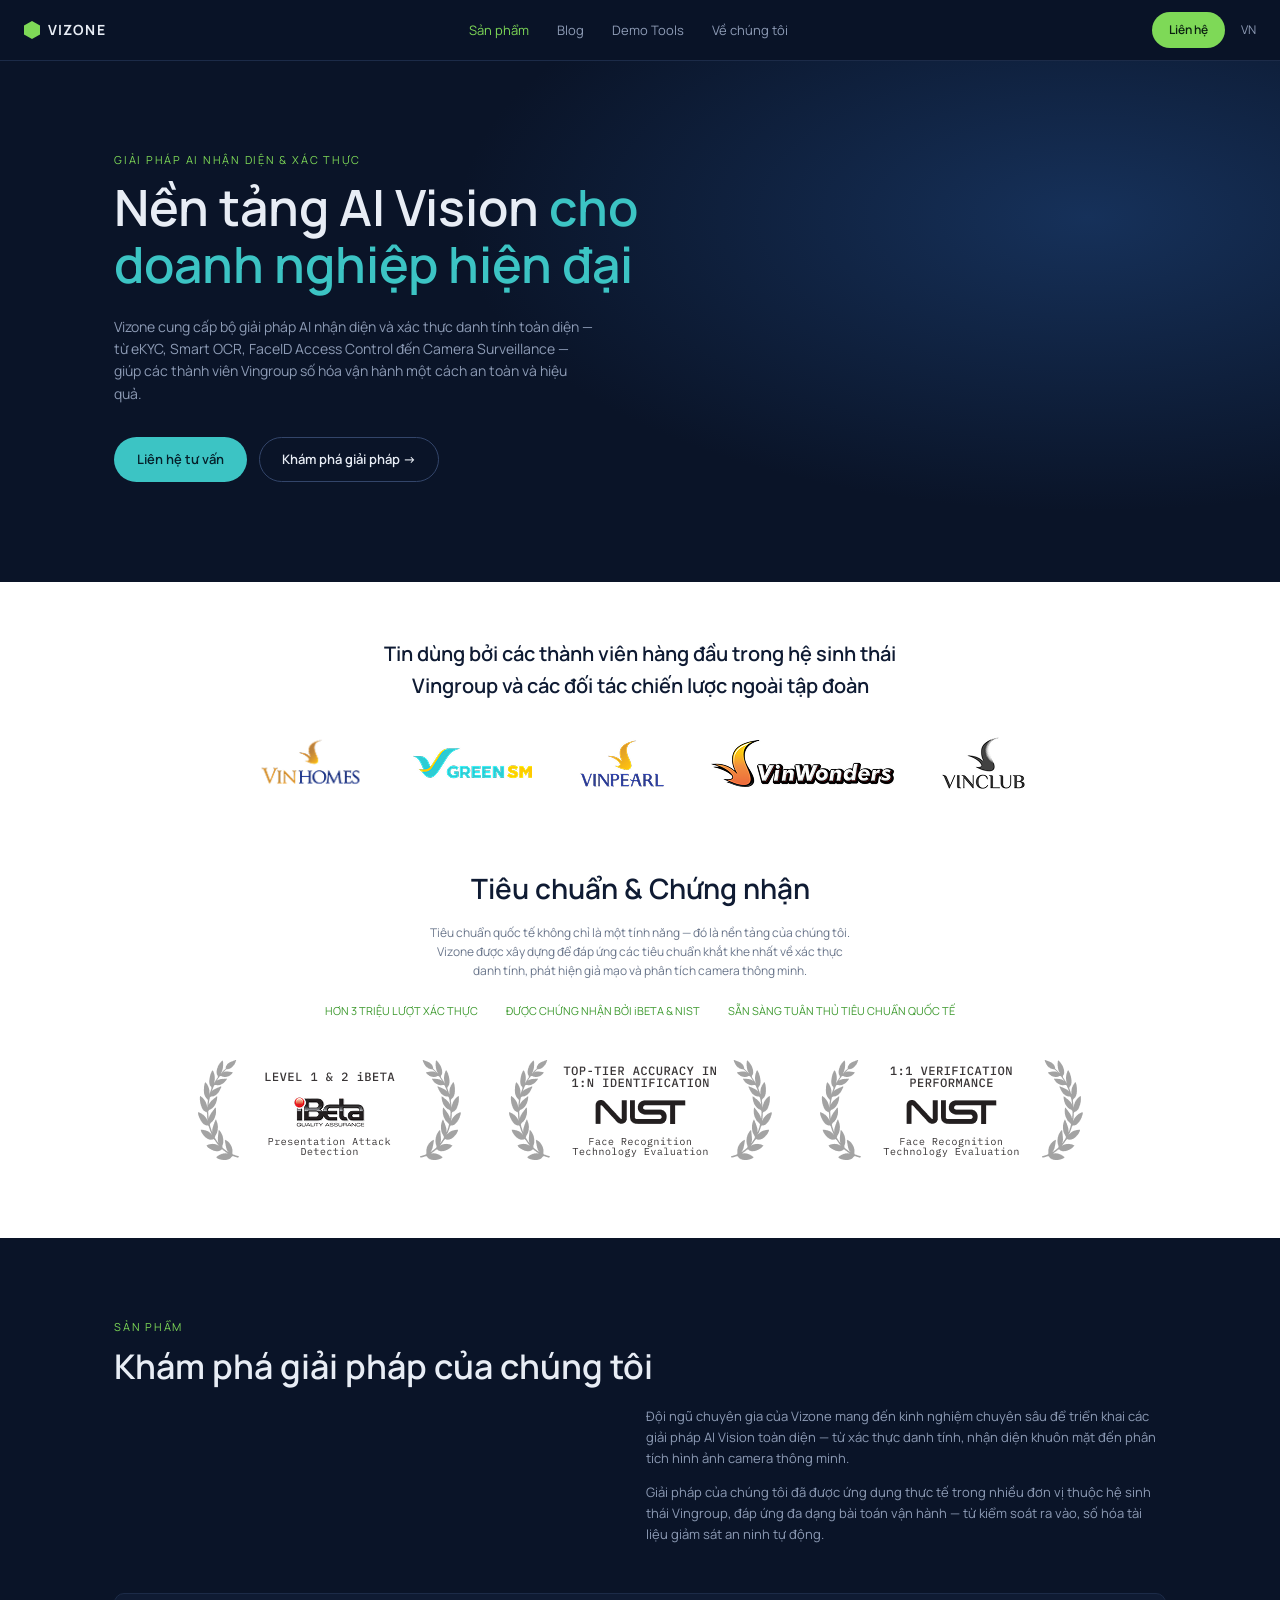
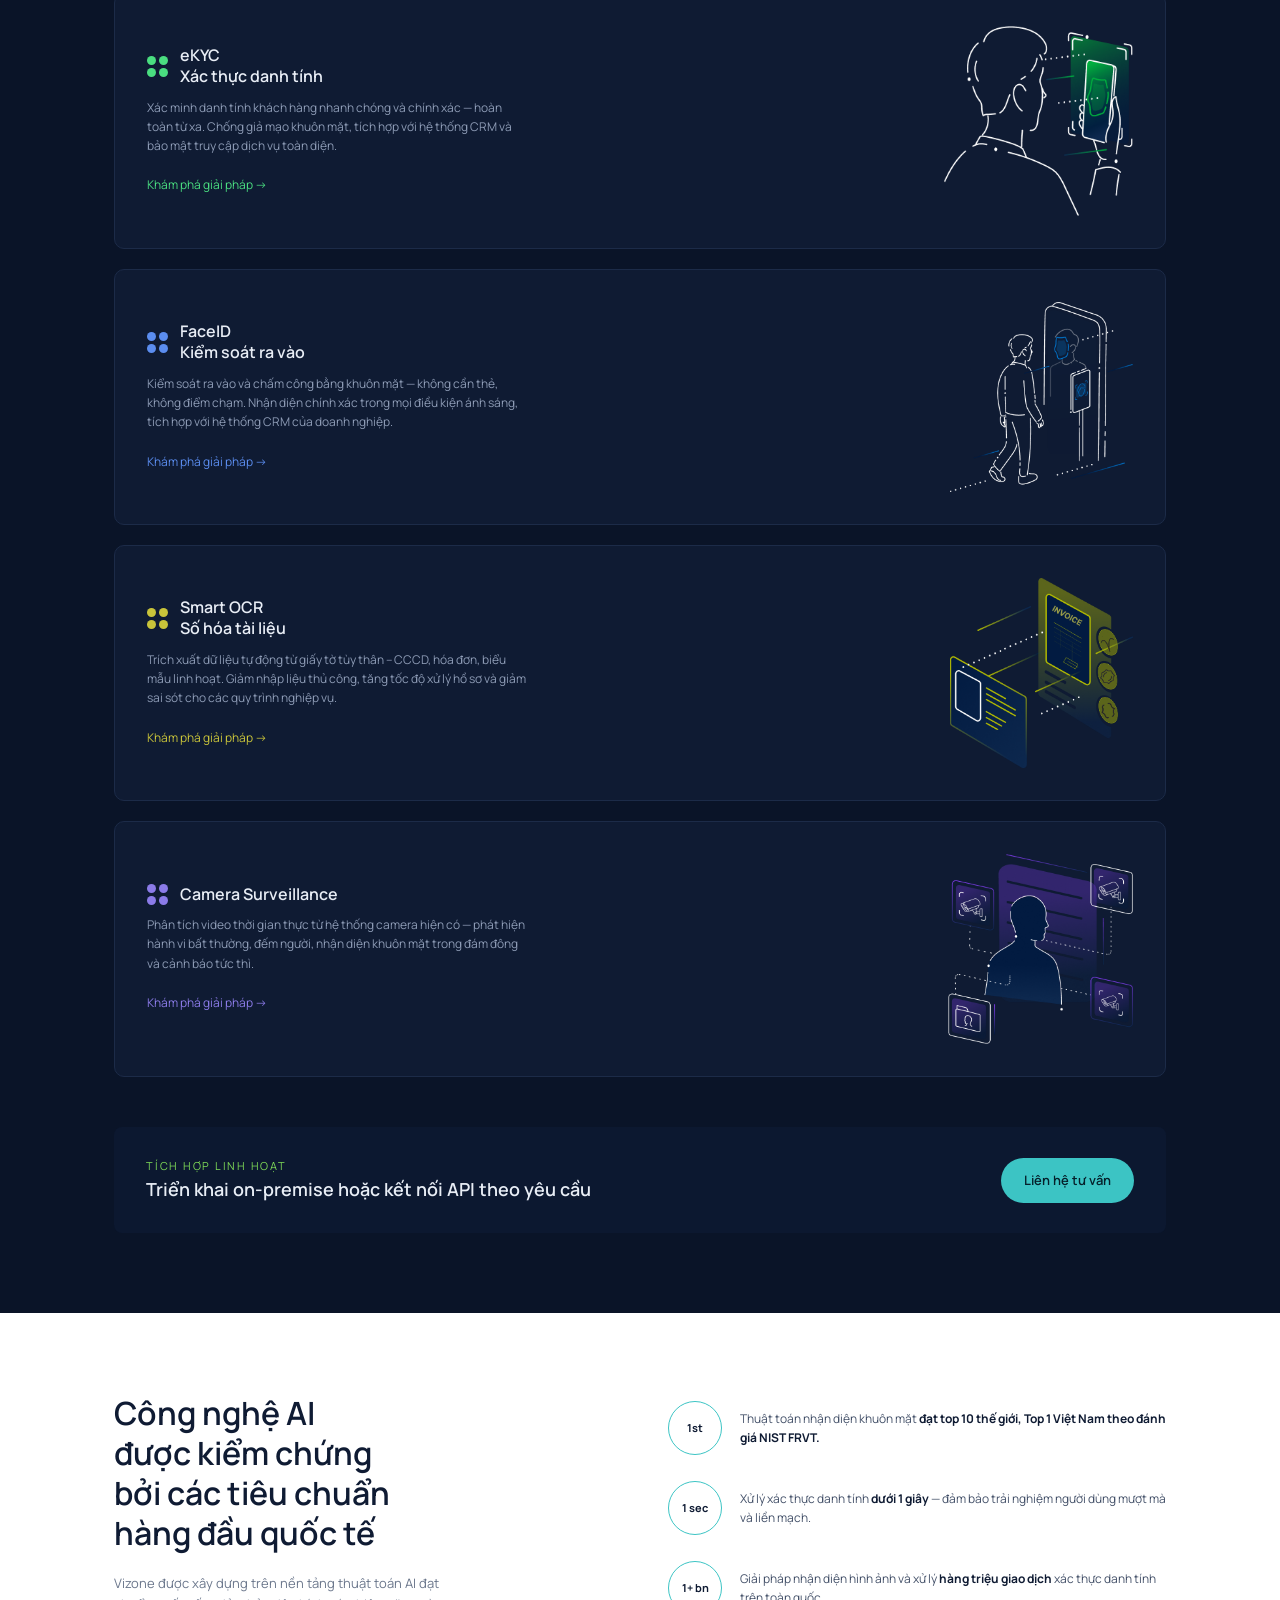
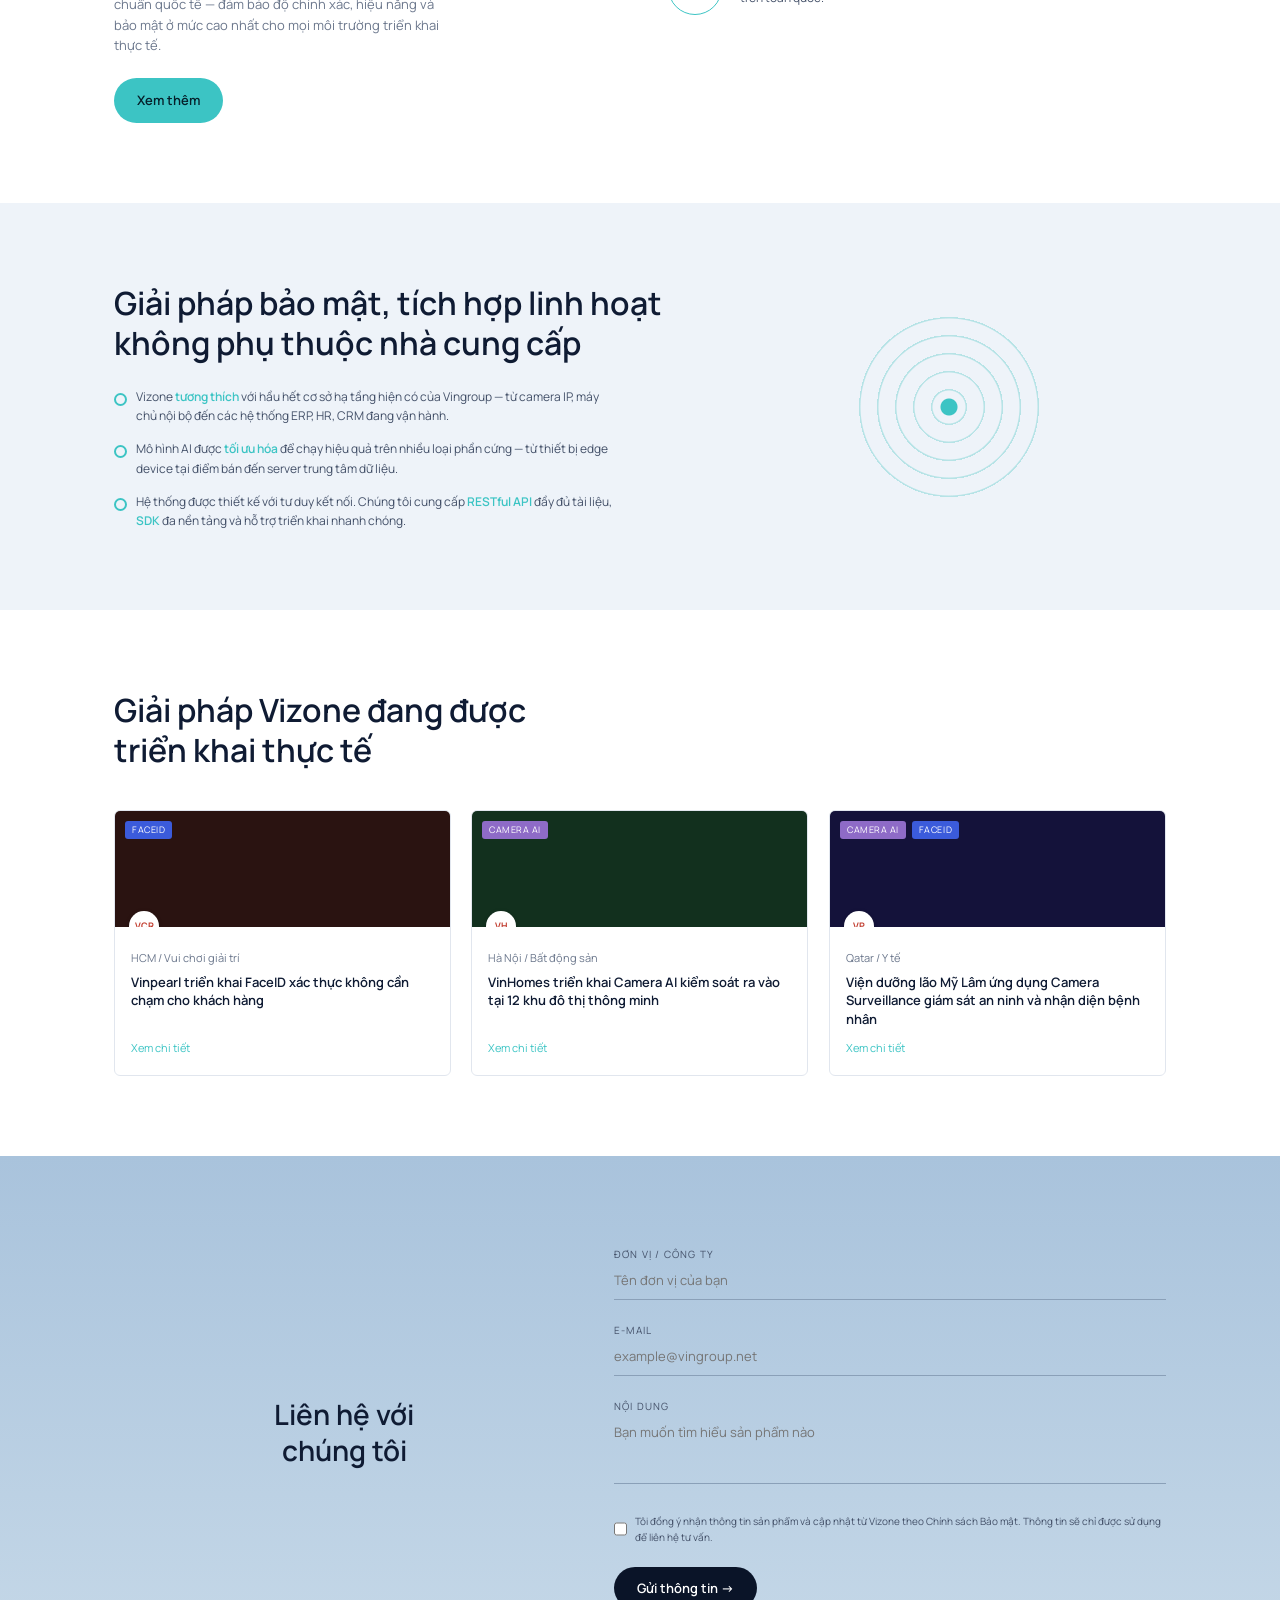
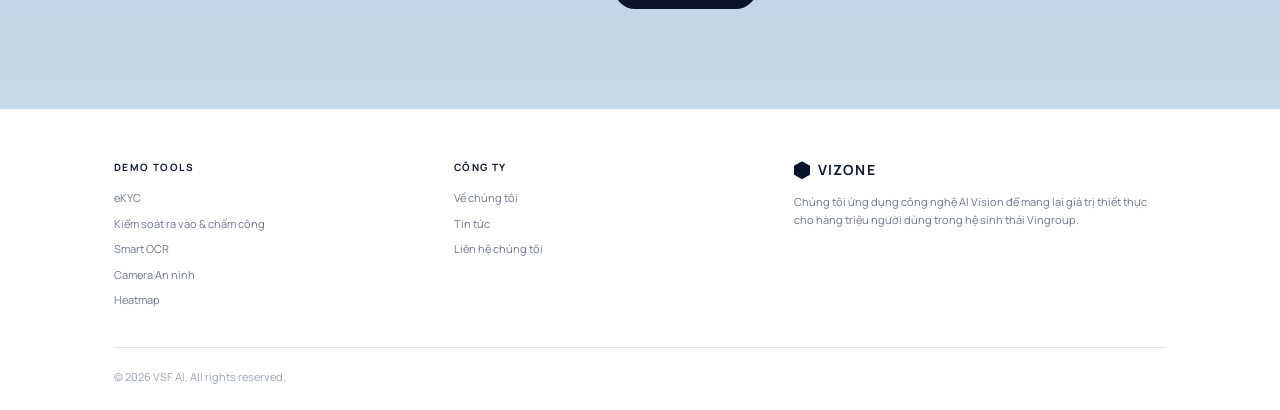
==== commit 4b9fae7b: "Add files via upload" ====
--- a/index.html
+++ b/index.html
@@ -22,8 +22,13 @@
 
 <section class="white trust"><div class="wrap">
   <h2>Tin dùng bởi các thành viên hàng đầu trong hệ sinh thái Vingroup và các đối tác chiến lược ngoài tập đoàn</h2>
-  <!-- Thay chữ bằng logo: <img src="images/vinhomes.png" alt="VinHomes" height="40"> -->
-  <div class="logos"><span style="color:#6b4a2a">VINHOMES</span><span style="color:#18a56a">GREEN SM</span><span style="color:#c4472b">VINPEARL</span><span style="color:#d4601a">VinWonders</span><span style="color:#3b3f55">VINCLUB</span></div>
+  <div class="logos">
+    <img src="images/logo-vinhomes.png" alt="VinHomes">
+    <img src="images/logo-greenSM.png" alt="GreenSM">
+    <img src="images/logo-vinpearl.png" alt="Vinpearl">
+    <img src="images/logo-vinwonder.png" alt="VinWonders">
+    <img src="images/logo-vinclub.png" alt="VinClub">
+  </div>
 </div></section>
 
 <section class="white std"><div class="wrap">
@@ -31,9 +36,9 @@
   <p class="s">Tiêu chuẩn quốc tế không chỉ là một tính năng — đó là nền tảng của chúng tôi. Vizone được xây dựng để đáp ứng các tiêu chuẩn khắt khe nhất về xác thực danh tính, phát hiện giả mạo và phân tích camera thông minh.</p>
   <div class="ticks"><span>HƠN 3 TRIỆU LƯỢT XÁC THỰC</span><span>ĐƯỢC CHỨNG NHẬN BỞI iBETA &amp; NIST</span><span>SẴN SÀNG TUÂN THỦ TIÊU CHUẨN QUỐC TẾ</span></div>
   <div class="badges">
-    <div class="badge">Level 1 &amp; 2 iBeta<b>iBeta</b>Presentation Attack Detection</div>
-    <div class="badge">Top-tier accuracy in 1:N identification<b>NIST</b>Face Recognition Technology Evaluation</div>
-    <div class="badge">1:1 verification performance<b>NIST</b>Face Recognition Technology Evaluation</div>
+    <img src="images/Certificate-ibeta12.png" alt="iBeta Level 1 &amp; 2 – Presentation Attack Detection">
+    <img src="images/Certificate-nist1n.png" alt="NIST – Top-tier accuracy in 1:N identification">
+    <img src="images/Certificate-nist11.png" alt="NIST – 1:1 verification performance">
   </div>
 </div></section>
 
@@ -44,19 +49,19 @@
     <p>Đội ngũ chuyên gia của Vizone mang đến kinh nghiệm chuyên sâu để triển khai các giải pháp AI Vision toàn diện — từ xác thực danh tính, nhận diện khuôn mặt đến phân tích hình ảnh camera thông minh.</p>
     <p>Giải pháp của chúng tôi đã được ứng dụng thực tế trong nhiều đơn vị thuộc hệ sinh thái Vingroup, đáp ứng đa dạng bài toán vận hành — từ kiểm soát ra vào, số hóa tài liệu giảm sát an ninh tự động.</p>
   </div>
-  <div class="pcard" style="--c:#4ade80"><div><h3><span class="dots"><i></i><i></i><i></i><i></i></span>eKYC<br>Xác thực danh tính</h3><p>Xác minh danh tính khách hàng nhanh chóng và chính xác — hoàn toàn từ xa. Chống giả mạo khuôn mặt, tích hợp với hệ thống CRM và bảo mật truy cập dịch vụ toàn diện.</p><a href="ekyc.html">Khám phá giải pháp →</a></div><div class="art" style="--c:#4ade80">Ảnh minh họa eKYC</div></div>
-  <div class="pcard" style="--c:#5b8def"><div><h3><span class="dots"><i></i><i></i><i></i><i></i></span>FaceID<br>Kiểm soát ra vào</h3><p>Kiểm soát ra vào và chấm công bằng khuôn mặt — không cần thẻ, không điểm chạm. Nhận diện chính xác trong mọi điều kiện ánh sáng, tích hợp với hệ thống CRM của doanh nghiệp.</p><a href="faceid.html">Khám phá giải pháp →</a></div><div class="art" style="--c:#5b8def">Ảnh minh họa FaceID</div></div>
-  <div class="pcard" style="--c:#c9c43a"><div><h3><span class="dots"><i></i><i></i><i></i><i></i></span>Smart OCR<br>Số hóa tài liệu</h3><p>Trích xuất dữ liệu tự động từ giấy tờ tùy thân – CCCD, hóa đơn, biểu mẫu linh hoạt. Giảm nhập liệu thủ công, tăng tốc độ xử lý hồ sơ và giảm sai sót cho các quy trình nghiệp vụ.</p><a href="smart-ocr.html">Khám phá giải pháp →</a></div><div class="art" style="--c:#c9c43a">Ảnh minh họa Smart OCR</div></div>
-  <div class="pcard" style="--c:#8b7be8"><div><h3><span class="dots"><i></i><i></i><i></i><i></i></span>Camera Surveillance</h3><p>Phân tích video thời gian thực từ hệ thống camera hiện có — phát hiện hành vi bất thường, đếm người, nhận diện khuôn mặt trong đám đông và cảnh báo tức thì.</p><a href="camera-surveillance.html">Khám phá giải pháp →</a></div><div class="art" style="--c:#8b7be8">Ảnh minh họa Camera</div></div>
+  <div class="pcard" style="--c:#4ade80"><div><h3><span class="dots"><i></i><i></i><i></i><i></i></span>eKYC<br>Xác thực danh tính</h3><p>Xác minh danh tính khách hàng nhanh chóng và chính xác — hoàn toàn từ xa. Chống giả mạo khuôn mặt, tích hợp với hệ thống CRM và bảo mật truy cập dịch vụ toàn diện.</p><a href="ekyc.html">Khám phá giải pháp →</a></div><div class="art" style="--c:#4ade80"><img src="images/case-ekyc.png" alt="eKYC – Xác thực danh tính" loading="lazy"></div></div>
+  <div class="pcard" style="--c:#5b8def"><div><h3><span class="dots"><i></i><i></i><i></i><i></i></span>FaceID<br>Kiểm soát ra vào</h3><p>Kiểm soát ra vào và chấm công bằng khuôn mặt — không cần thẻ, không điểm chạm. Nhận diện chính xác trong mọi điều kiện ánh sáng, tích hợp với hệ thống CRM của doanh nghiệp.</p><a href="faceid.html">Khám phá giải pháp →</a></div><div class="art" style="--c:#5b8def"><img src="images/case-faceid.png" alt="FaceID – Kiểm soát ra vào" loading="lazy"></div></div>
+  <div class="pcard" style="--c:#c9c43a"><div><h3><span class="dots"><i></i><i></i><i></i><i></i></span>Smart OCR<br>Số hóa tài liệu</h3><p>Trích xuất dữ liệu tự động từ giấy tờ tùy thân – CCCD, hóa đơn, biểu mẫu linh hoạt. Giảm nhập liệu thủ công, tăng tốc độ xử lý hồ sơ và giảm sai sót cho các quy trình nghiệp vụ.</p><a href="smart-ocr.html">Khám phá giải pháp →</a></div><div class="art" style="--c:#c9c43a"><img src="images/case-ocr.png" alt="Smart OCR – Số hóa tài liệu" loading="lazy"></div></div>
+  <div class="pcard" style="--c:#8b7be8"><div><h3><span class="dots"><i></i><i></i><i></i><i></i></span>Camera Surveillance</h3><p>Phân tích video thời gian thực từ hệ thống camera hiện có — phát hiện hành vi bất thường, đếm người, nhận diện khuôn mặt trong đám đông và cảnh báo tức thì.</p><a href="camera-surveillance.html">Khám phá giải pháp →</a></div><div class="art" style="--c:#8b7be8"><img src="images/case-camera-ai.png" alt="Camera Surveillance" loading="lazy"></div></div>
   <div class="flexbar"><div><span class="eyebrow g" style="margin:0">Tích hợp linh hoạt</span><b>Triển khai on-premise hoặc kết nối API theo yêu cầu</b></div><a class="btn btn-teal" href="#lien-he">Liên hệ tư vấn</a></div>
 </div></section>
 
-<section class="sec dark" style="padding-top:0"><div class="wrap" style="display:grid;grid-template-columns:1fr 1fr;gap:56px">
+<section class="sec white"><div class="wrap split" style="align-items:start">
   <div><h2 class="t" style="max-width:280px">Công nghệ AI được kiểm chứng bởi các tiêu chuẩn hàng đầu quốc tế</h2><p class="lead" style="max-width:340px;margin:20px 0 22px">Vizone được xây dựng trên nền tảng thuật toán AI đạt chuẩn quốc tế — đảm bảo độ chính xác, hiệu năng và bảo mật ở mức cao nhất cho mọi môi trường triển khai thực tế.</p><a class="btn btn-teal" href="ekyc.html">Xem thêm</a></div>
   <div style="padding-top:8px">
-    <div class="stat"><b>1st</b><span>Thuật toán nhận diện khuôn mặt đạt top 10 thế giới, Top 1 Việt Nam theo đánh giá NIST FRVT.</span></div>
-    <div class="stat"><b>1 sec</b><span>Xử lý xác thực danh tính dưới 1 giây — đảm bảo trải nghiệm người dùng mượt mà và liền mạch.</span></div>
-    <div class="stat"><b>1+ bn</b><span>Giải pháp nhận diện hình ảnh và xử lý hàng triệu giao dịch xác thực danh tính trên toàn quốc.</span></div>
+    <div class="stat"><b>1st</b><span>Thuật toán nhận diện khuôn mặt <strong>đạt top 10 thế giới, Top 1 Việt Nam theo đánh giá NIST FRVT.</strong></span></div>
+    <div class="stat"><b>1 sec</b><span>Xử lý xác thực danh tính <strong>dưới 1 giây</strong> — đảm bảo trải nghiệm người dùng mượt mà và liền mạch.</span></div>
+    <div class="stat"><b>1+ bn</b><span>Giải pháp nhận diện hình ảnh và xử lý <strong>hàng triệu giao dịch</strong> xác thực danh tính trên toàn quốc.</span></div>
   </div>
 </div></section>
 
--- a/assets/style.css
+++ b/assets/style.css
@@ -220,3 +220,17 @@
 @keyframes float{50%{transform:translateY(-10px)}}
 @keyframes fadeup{from{opacity:0;transform:translateY(22px)}to{opacity:1;transform:none}}
 .pgrid.again>*{animation:fadeup .55s both;animation-delay:calc(var(--i,0)*70ms)}
+
+/* ===== Ảnh thật thay khung giữ chỗ ===== */
+.art:has(img){border:0;background:none;padding:0;min-height:0}
+.art:has(img) img{width:auto;max-width:100%;height:auto;object-fit:contain;margin:0 auto}
+.pcard .art:has(img){justify-content:end;background:none;border:0;min-height:0}
+.pcard .art:has(img) img{max-height:190px;width:auto;margin-left:auto}
+.logos{align-items:center}.logos img{height:auto;width:auto;max-height:60px}
+.badges img{width:287px;max-width:100%;height:auto}
+
+/* trang chủ: khối nền trắng + hero ảnh */
+.white .stat{color:var(--body)}.white .stat b{color:var(--ink);border-color:var(--teal)}.stat strong{font-weight:700}.white .stat strong{color:var(--ink)}
+.hero-art{width:100%;max-width:470px;height:auto;margin-left:auto}
+.hero-art.float{animation:float 6s ease-in-out infinite}
+.purple .art img{border-radius:16px}
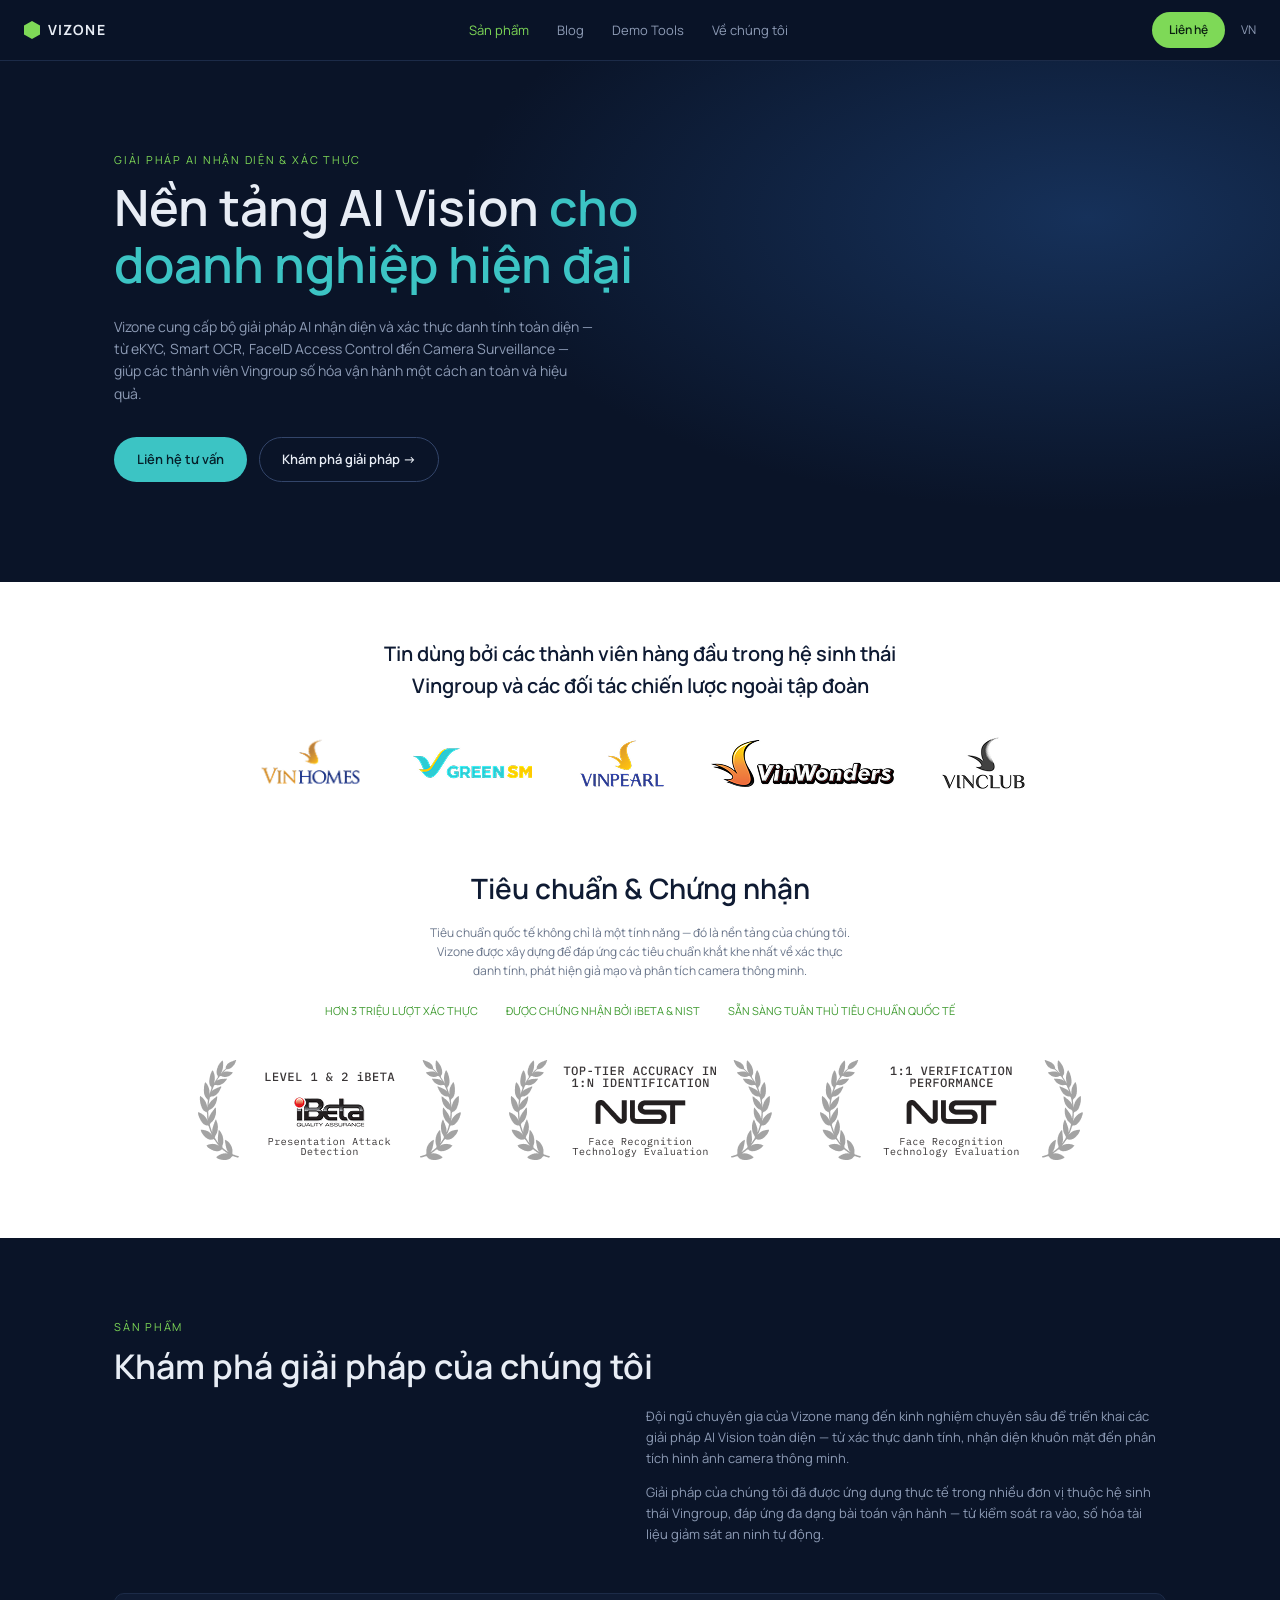
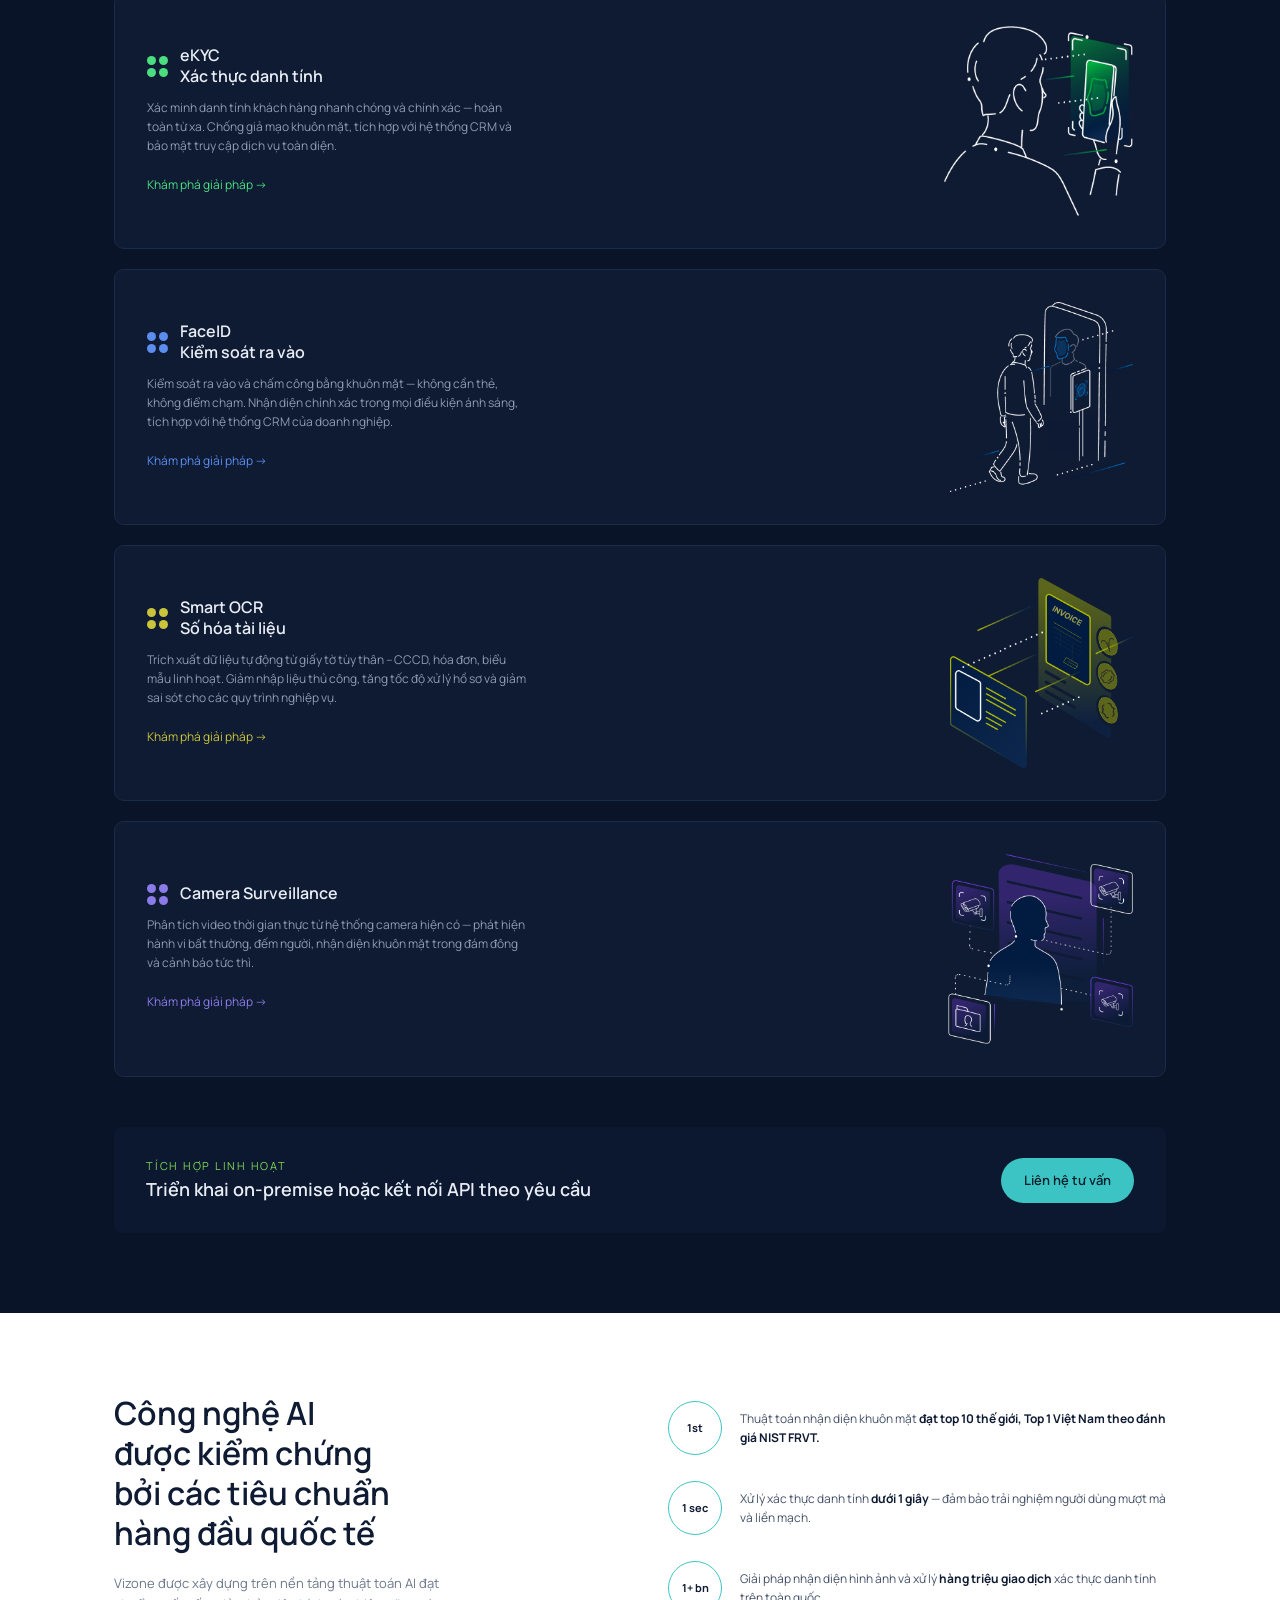
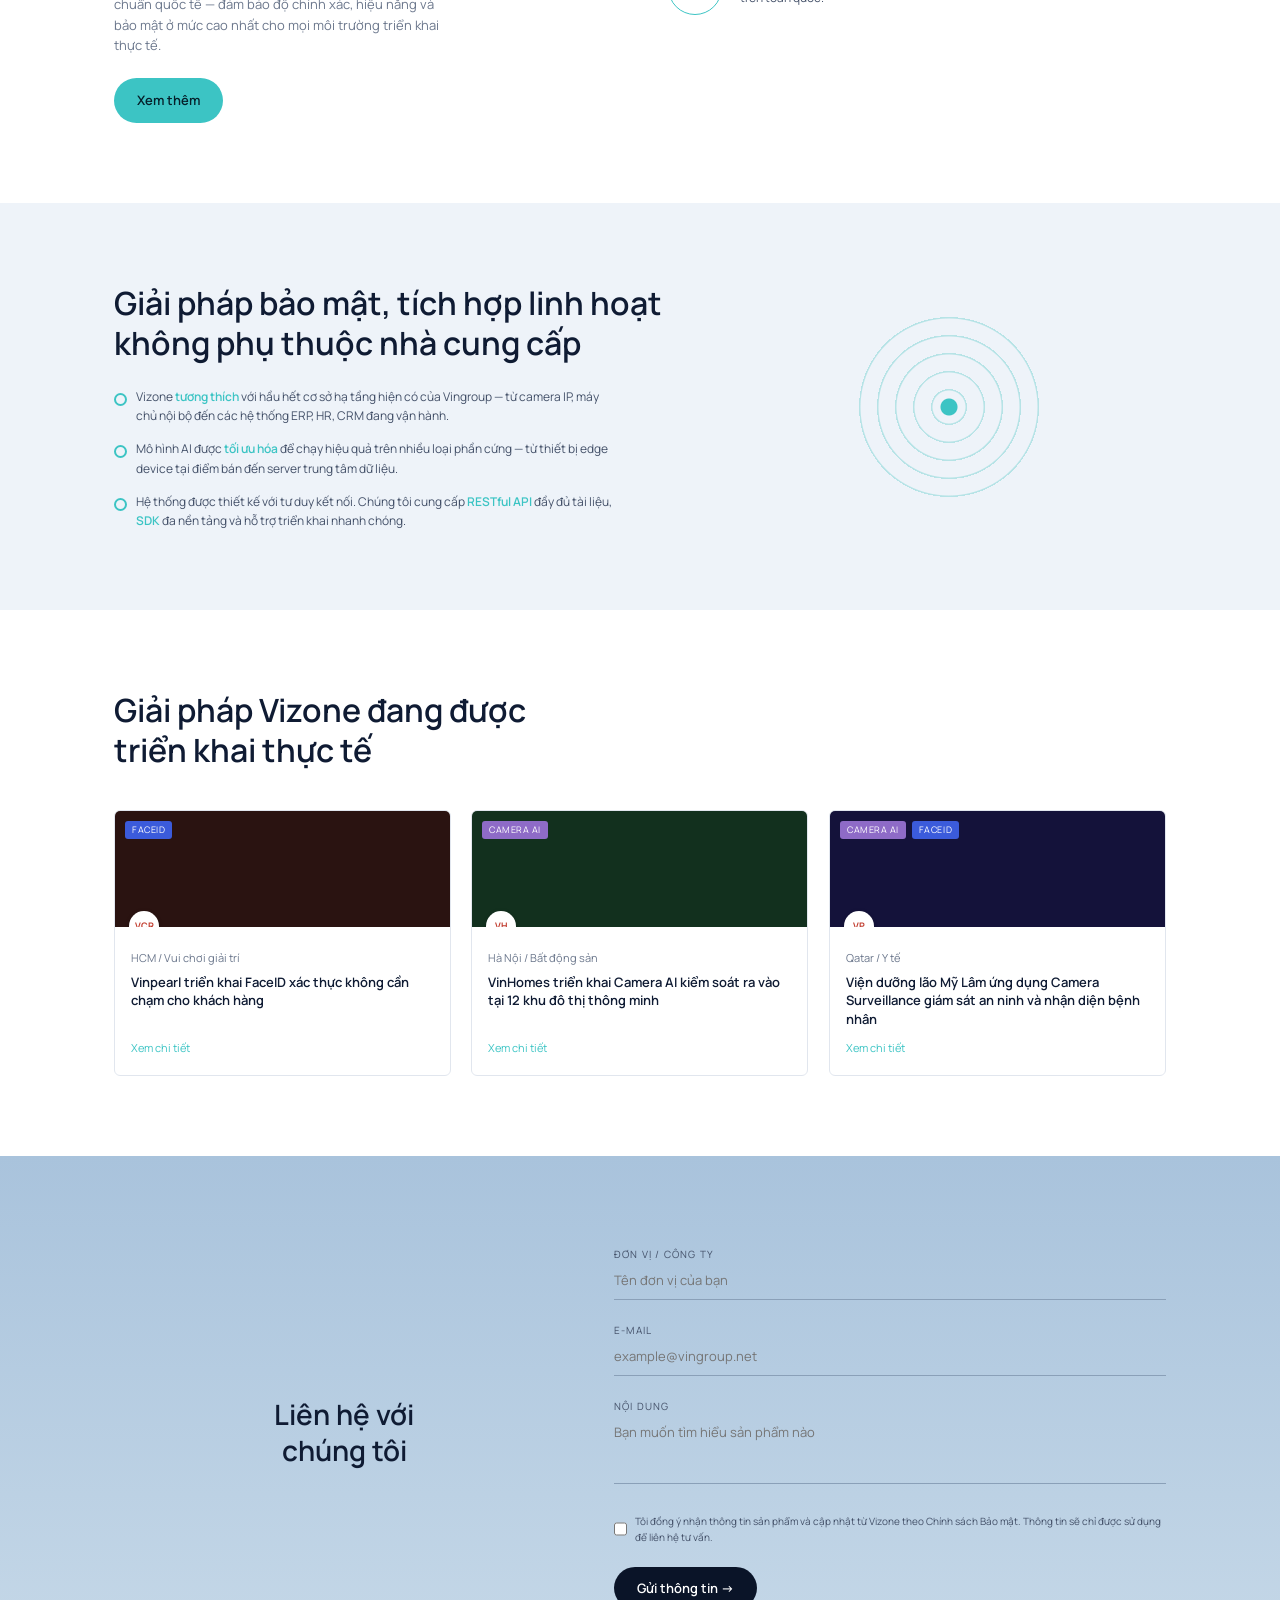
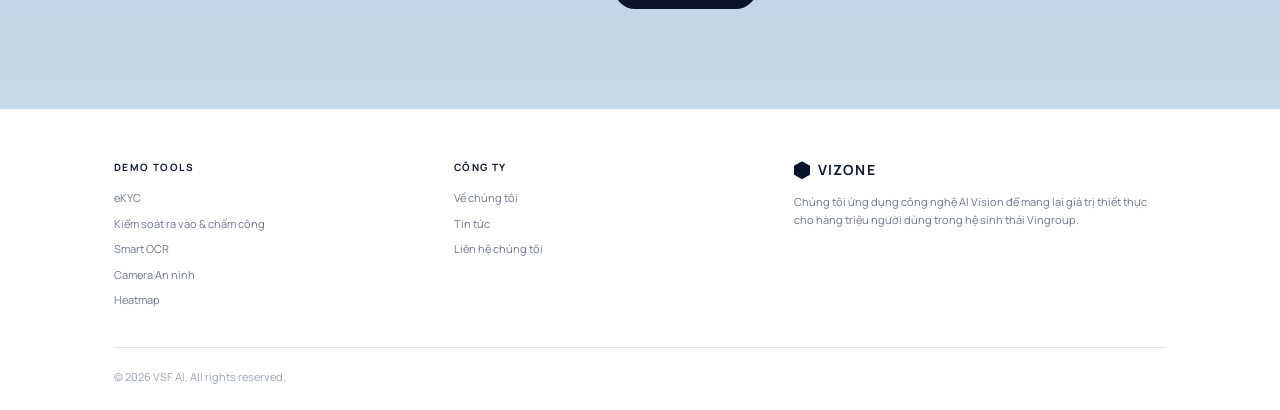
==== commit 20f57a5d: "Add files via upload" ====
--- a/index.html
+++ b/index.html
@@ -49,10 +49,10 @@
     <p>Đội ngũ chuyên gia của Vizone mang đến kinh nghiệm chuyên sâu để triển khai các giải pháp AI Vision toàn diện — từ xác thực danh tính, nhận diện khuôn mặt đến phân tích hình ảnh camera thông minh.</p>
     <p>Giải pháp của chúng tôi đã được ứng dụng thực tế trong nhiều đơn vị thuộc hệ sinh thái Vingroup, đáp ứng đa dạng bài toán vận hành — từ kiểm soát ra vào, số hóa tài liệu giảm sát an ninh tự động.</p>
   </div>
-  <div class="pcard" style="--c:#4ade80"><div><h3><span class="dots"><i></i><i></i><i></i><i></i></span>eKYC<br>Xác thực danh tính</h3><p>Xác minh danh tính khách hàng nhanh chóng và chính xác — hoàn toàn từ xa. Chống giả mạo khuôn mặt, tích hợp với hệ thống CRM và bảo mật truy cập dịch vụ toàn diện.</p><a href="ekyc.html">Khám phá giải pháp →</a></div><div class="art" style="--c:#4ade80"><img src="images/case-ekyc.png" alt="eKYC – Xác thực danh tính" loading="lazy"></div></div>
-  <div class="pcard" style="--c:#5b8def"><div><h3><span class="dots"><i></i><i></i><i></i><i></i></span>FaceID<br>Kiểm soát ra vào</h3><p>Kiểm soát ra vào và chấm công bằng khuôn mặt — không cần thẻ, không điểm chạm. Nhận diện chính xác trong mọi điều kiện ánh sáng, tích hợp với hệ thống CRM của doanh nghiệp.</p><a href="faceid.html">Khám phá giải pháp →</a></div><div class="art" style="--c:#5b8def"><img src="images/case-faceid.png" alt="FaceID – Kiểm soát ra vào" loading="lazy"></div></div>
-  <div class="pcard" style="--c:#c9c43a"><div><h3><span class="dots"><i></i><i></i><i></i><i></i></span>Smart OCR<br>Số hóa tài liệu</h3><p>Trích xuất dữ liệu tự động từ giấy tờ tùy thân – CCCD, hóa đơn, biểu mẫu linh hoạt. Giảm nhập liệu thủ công, tăng tốc độ xử lý hồ sơ và giảm sai sót cho các quy trình nghiệp vụ.</p><a href="smart-ocr.html">Khám phá giải pháp →</a></div><div class="art" style="--c:#c9c43a"><img src="images/case-ocr.png" alt="Smart OCR – Số hóa tài liệu" loading="lazy"></div></div>
-  <div class="pcard" style="--c:#8b7be8"><div><h3><span class="dots"><i></i><i></i><i></i><i></i></span>Camera Surveillance</h3><p>Phân tích video thời gian thực từ hệ thống camera hiện có — phát hiện hành vi bất thường, đếm người, nhận diện khuôn mặt trong đám đông và cảnh báo tức thì.</p><a href="camera-surveillance.html">Khám phá giải pháp →</a></div><div class="art" style="--c:#8b7be8"><img src="images/case-camera-ai.png" alt="Camera Surveillance" loading="lazy"></div></div>
+  <div class="pcard" style="--c:#4ade80"><div><h3><span class="dots"><i></i><i></i><i></i><i></i></span>eKYC<br>Xác thực danh tính</h3><p>Xác minh danh tính khách hàng nhanh chóng và chính xác — hoàn toàn từ xa. Chống giả mạo khuôn mặt, tích hợp với hệ thống CRM và bảo mật truy cập dịch vụ toàn diện.</p><a href="ekyc.html">Khám phá giải pháp →</a></div><div class="art" style="--c:#4ade80"><img src="images/case-ekyc.png" alt="eKYC – Xác thực danh tính"></div></div>
+  <div class="pcard" style="--c:#5b8def"><div><h3><span class="dots"><i></i><i></i><i></i><i></i></span>FaceID<br>Kiểm soát ra vào</h3><p>Kiểm soát ra vào và chấm công bằng khuôn mặt — không cần thẻ, không điểm chạm. Nhận diện chính xác trong mọi điều kiện ánh sáng, tích hợp với hệ thống CRM của doanh nghiệp.</p><a href="faceid.html">Khám phá giải pháp →</a></div><div class="art" style="--c:#5b8def"><img src="images/case-faceid.png" alt="FaceID – Kiểm soát ra vào"></div></div>
+  <div class="pcard" style="--c:#c9c43a"><div><h3><span class="dots"><i></i><i></i><i></i><i></i></span>Smart OCR<br>Số hóa tài liệu</h3><p>Trích xuất dữ liệu tự động từ giấy tờ tùy thân – CCCD, hóa đơn, biểu mẫu linh hoạt. Giảm nhập liệu thủ công, tăng tốc độ xử lý hồ sơ và giảm sai sót cho các quy trình nghiệp vụ.</p><a href="smart-ocr.html">Khám phá giải pháp →</a></div><div class="art" style="--c:#c9c43a"><img src="images/case-ocr.png" alt="Smart OCR – Số hóa tài liệu"></div></div>
+  <div class="pcard" style="--c:#8b7be8"><div><h3><span class="dots"><i></i><i></i><i></i><i></i></span>Camera Surveillance</h3><p>Phân tích video thời gian thực từ hệ thống camera hiện có — phát hiện hành vi bất thường, đếm người, nhận diện khuôn mặt trong đám đông và cảnh báo tức thì.</p><a href="camera-surveillance.html">Khám phá giải pháp →</a></div><div class="art" style="--c:#8b7be8"><img src="images/case-camera-ai.png" alt="Camera Surveillance"></div></div>
   <div class="flexbar"><div><span class="eyebrow g" style="margin:0">Tích hợp linh hoạt</span><b>Triển khai on-premise hoặc kết nối API theo yêu cầu</b></div><a class="btn btn-teal" href="#lien-he">Liên hệ tư vấn</a></div>
 </div></section>
 
